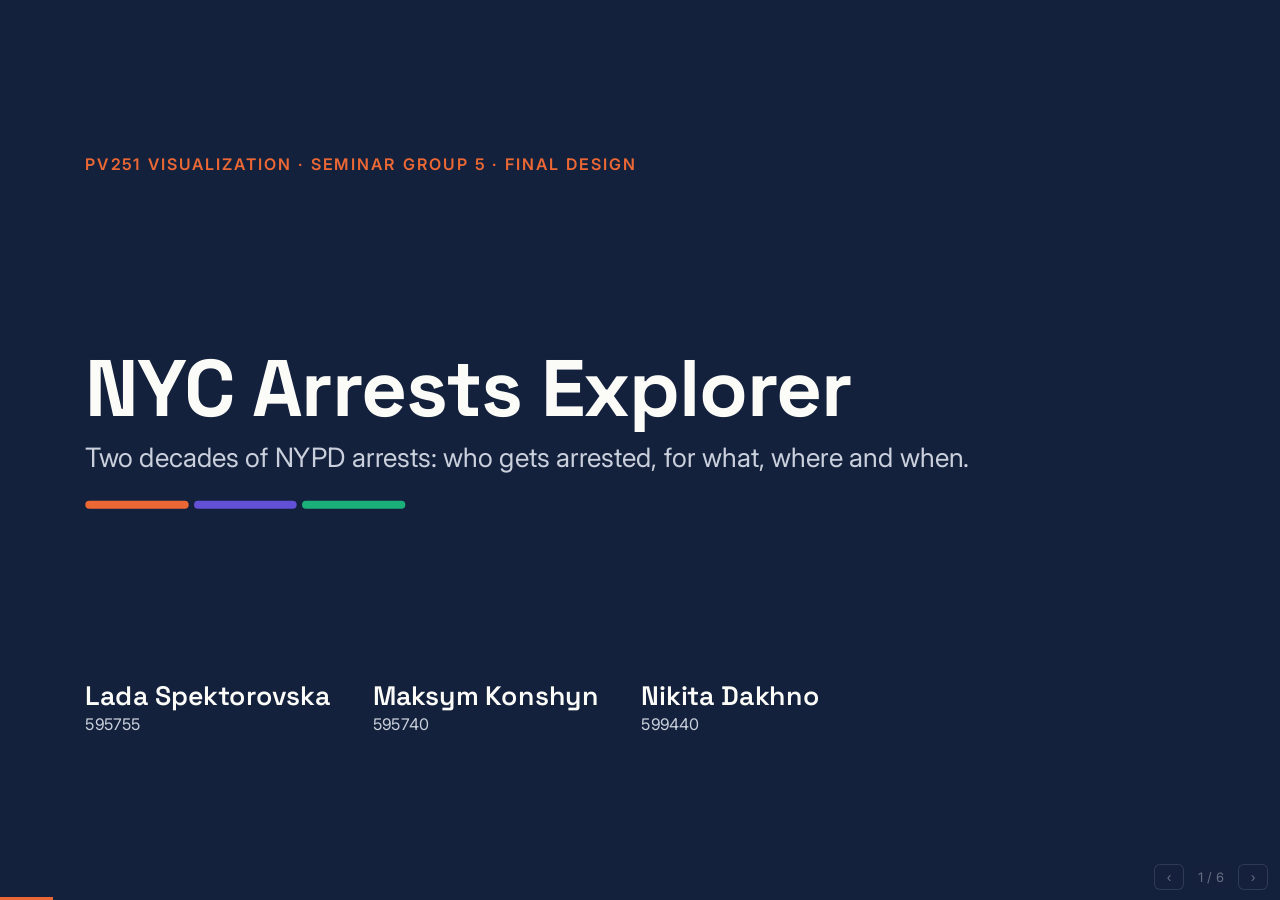
==== deck/index.html @ 32f30809 "Add step-animated presentation deck Co-Authored-By: Claude Fable 5.2 <noreply@anthropic.com>" ====
<!doctype html>
<html lang="en">
<head>
<meta charset="utf-8">
<meta name="viewport" content="width=device-width, initial-scale=1">
<title>NYC Arrests Explorer — PV251 final design</title>
<link rel="preconnect" href="https://fonts.googleapis.com">
<link rel="preconnect" href="https://fonts.gstatic.com" crossorigin>
<link rel="stylesheet" href="https://fonts.googleapis.com/css2?family=Inter:wght@400;600&family=Space+Grotesk:wght@500;600;700&display=swap">
<style>
:root { --ink:#14213D; --paper:#FBFBF8; --tone:#F0EEE7; --soft:#4A5568; --dsoft:#C9CFDB; --line:#D8D4C8;
  --orange:#eb6834; --violet:#6250d6; --aqua:#1baf7a; --s:1; --ease:cubic-bezier(.2,.7,.2,1); }
* { box-sizing: border-box; margin: 0; }
html, body { height: 100%; overflow: hidden; background: var(--ink); }
body { font-family: 'Inter', Arial, sans-serif; color: var(--ink); }
#stage { position: absolute; left: 50%; top: 50%; width: 1920px; height: 1080px; overflow: hidden;
  transform: translate(-50%, -50%) scale(var(--s)); background: var(--paper); }

/* slides: stacked, only .cur visible */
section { position: absolute; inset: 0; background: var(--paper); font-size: 30px; line-height: 1.35;
  padding: 96px 128px 112px; display: flex; flex-direction: column; gap: 40px;
  opacity: 0; visibility: hidden; transition: opacity .45s var(--ease), visibility 0s .45s; }
section.cur { opacity: 1; visibility: visible; transition: opacity .45s var(--ease); }
section.dark { background: var(--ink); color: var(--paper); }
aside { display: none; }

/* step reveal */
[data-step] { transition: opacity .4s var(--ease), transform .4s var(--ease); }
[data-step]:not(.on) { opacity: 0; transform: translateY(16px); pointer-events: none; }

h1, h2, h3 { font-family: 'Space Grotesk', Arial, sans-serif; line-height: 1.1; }
h1 { font-size: 120px; font-weight: 700; letter-spacing: -2px; }
h2 { font-size: 64px; font-weight: 700; letter-spacing: -1px; }
h3 { font-size: 40px; font-weight: 600; }
.head { display: flex; flex-direction: column; gap: 12px; }
.eyebrow { font-size: 24px; font-weight: 600; letter-spacing: 3px; text-transform: uppercase; color: var(--violet); }
.dark .eyebrow { color: var(--orange); }
.lead { font-size: 40px; line-height: 1.25; color: var(--soft); }
.dark .lead { color: var(--dsoft); }
.small { font-size: 24px; color: var(--soft); }
.dark .small { color: var(--dsoft); }
.spacer { flex: 1; }
a { color: inherit; }

/* cover */
.sevbar { display: flex; gap: 8px; width: 480px; }
.sevbar i { height: 12px; border-radius: 6px; flex: 1; }
.names { display: flex; gap: 64px; }
.who { font-family: 'Space Grotesk', Arial, sans-serif; font-size: 40px; font-weight: 600; }
.uco { font-size: 24px; color: var(--dsoft); }

/* topic */
.stats { display: grid; grid-template-columns: 440px 1fr 1fr 580px; gap: 24px; }
.stat { background: var(--tone); border-radius: 16px; padding: 28px 32px; display: flex; flex-direction: column; gap: 8px; }
.num { font-family: 'Space Grotesk', Arial, sans-serif; font-size: 64px; font-weight: 700; line-height: 1; }
.cap { font-size: 24px; color: var(--soft); }
.qs { display: grid; grid-template-columns: repeat(4, 1fr); gap: 24px; }
.q { border-top: 6px solid var(--orange); padding-top: 20px; display: flex; flex-direction: column; gap: 8px; }
.qk { font-family: 'Space Grotesk', Arial, sans-serif; font-size: 40px; font-weight: 700; }
.qt { font-size: 30px; color: var(--soft); }
.cav { display: flex; flex-direction: column; gap: 16px; }
.caveat { font-size: 30px; font-weight: 600; border-left: 6px solid var(--violet); padding-left: 24px; }
.caveat2 { font-size: 24px; color: var(--soft); border-left: 6px solid var(--violet); padding-left: 24px; }

/* sheet camera */
section.split { padding: 0; flex-direction: row; gap: 0; }
.cam { position: relative; width: 1000px; height: 1080px; flex: none; overflow: hidden; background: var(--tone); }
.cam-in { position: absolute; left: 0; top: 0; width: 955px; height: 1280px; transform-origin: 0 0;
  transition: transform .55s var(--ease); --cs: 1; }
.cam-in img { display: block; width: 955px; height: 1280px; }
.hl { position: absolute; border: calc(5px / var(--cs)) solid var(--orange); border-radius: calc(8px / var(--cs));
  box-shadow: 0 0 0 4000px rgba(20,33,61,.4); opacity: 0;
  transition: opacity .4s var(--ease), left .55s var(--ease), top .55s var(--ease), width .55s var(--ease), height .55s var(--ease); }
.hl.on { opacity: 1; }
.split-body { flex: 1; min-width: 0; padding: 96px 96px 112px 80px; display: flex; flex-direction: column; gap: 40px; }
.pstack { flex: 1; display: grid; }
.pstack > * { grid-area: 1 / 1; display: flex; flex-direction: column; gap: 28px; }
.grid4 { display: grid; grid-template-columns: 1fr 1fr; gap: 16px; }
.cell { background: var(--tone); border-radius: 12px; padding: 24px 32px; display: flex; flex-direction: column; gap: 4px; }
.letter { font-family: 'Space Grotesk', Arial, sans-serif; font-size: 64px; font-weight: 700; line-height: 1; color: var(--orange); }
.cell-t { font-family: 'Space Grotesk', Arial, sans-serif; font-size: 40px; font-weight: 600; }
.cell-s { font-size: 24px; color: var(--soft); }
.vhead { display: flex; align-items: baseline; gap: 28px; }
.vhead .letter { font-size: 120px; }
.vq { font-size: 30px; color: var(--soft); }
.vq b { font-family: 'Space Grotesk', Arial, sans-serif; color: var(--ink); }
.dcard { background: var(--tone); border-radius: 16px; padding: 28px 36px; display: flex; flex-direction: column; gap: 20px; }
.dline { font-size: 30px; line-height: 1.35; color: var(--soft); }
.tag { display: block; font-size: 24px; font-weight: 600; letter-spacing: 2px; text-transform: uppercase; color: var(--violet); }
.colours { display: flex; flex-wrap: wrap; align-items: center; gap: 16px 32px; }
.clabel { width: 100%; font-size: 26px; font-weight: 600; }
.sw { display: flex; align-items: center; gap: 12px; font-size: 26px; }
.chip { width: 28px; height: 28px; border-radius: 6px; }
.ramp { width: 140px; height: 28px; border-radius: 6px; background: linear-gradient(90deg, #E3ECF8, #1F4E9C); }

/* items (orange left border) */
.item { border-left: 5px solid var(--orange); padding-left: 20px; display: flex; flex-direction: column; gap: 2px; }
.it { font-size: 30px; font-weight: 600; }
.id { font-size: 24px; color: var(--soft); }
.ops { display: flex; flex-direction: column; gap: 28px; }

/* interactivity */
.irow { display: flex; gap: 48px; align-items: flex-start; }
.shot-panel { width: 1152px; flex: none; background: var(--tone); border-radius: 16px; padding: 24px; display: flex; flex-direction: column; gap: 16px; }
.shot { position: relative; width: 1104px; height: 621px; }
.shot img { display: block; width: 100%; height: 100%; border: 2px solid var(--line); }
.ring { position: absolute; left: calc(var(--x) / 1920 * 100%); top: calc(var(--y) / 1080 * 100%);
  width: calc(var(--w) / 1920 * 100%); height: calc(var(--h) / 1080 * 100%);
  border: 4px solid var(--orange); border-radius: 10px; box-shadow: 0 0 0 3px rgba(255,255,255,.85), 0 0 0 4000px rgba(20,33,61,.18); }
.ring + .ring { box-shadow: 0 0 0 3px rgba(255,255,255,.85); }
.ilist { flex: 1; display: flex; flex-direction: column; gap: 16px; }
.ilist .item { transition: opacity .4s var(--ease), transform .4s var(--ease), background .3s; border-radius: 0 10px 10px 0; padding: 8px 16px 8px 20px; }
.ilist .item.on:not(.act) { opacity: .45; }
.ilist .item.act { background: var(--tone); }

/* demo */
section.demo { padding: 0; gap: 0; }
.dbar { height: 88px; flex: none; display: flex; align-items: center; justify-content: space-between; padding: 0 48px; background: var(--ink); color: var(--paper); }
.dbar h3 { font-size: 36px; }
.dbar a { font-size: 26px; color: var(--dsoft); }
.dframe { position: relative; flex: 1; }
.dframe img, .dframe iframe { position: absolute; inset: 0; width: 100%; height: 100%; border: 0; }
.dframe img { object-fit: cover; object-position: top; }

/* closing */
.url { font-family: 'Space Grotesk', Arial, sans-serif; font-size: 60px; font-weight: 600; }
.fq { display: grid; grid-template-columns: repeat(3, 1fr); gap: 24px; }
.fcard { background: #1F2E52; border-radius: 16px; padding: 28px 32px; border-top: 6px solid var(--orange); font-size: 30px; }

/* chrome outside the stage */
#ui { position: fixed; right: 12px; bottom: 10px; display: flex; align-items: center; gap: 6px; opacity: .35; transition: opacity .2s; font: 13px Inter, Arial, sans-serif; color: #fff; }
#ui:hover { opacity: 1; }
#ui button { background: var(--ink); color: #fff; border: 1px solid #fff5; border-radius: 6px; width: 30px; height: 26px; cursor: pointer; font-size: 14px; }
#ui span { background: var(--ink); padding: 3px 8px; border-radius: 6px; }
#bar { position: fixed; left: 0; bottom: 0; height: 3px; background: var(--orange); transition: width .3s var(--ease); }
#notes { position: fixed; left: 0; right: 0; bottom: 0; max-height: 40vh; overflow: auto; padding: 16px 24px 28px;
  background: rgba(20,33,61,.95); color: var(--paper); font: 18px/1.5 Inter, Arial, sans-serif; display: none; }
body.notes #notes { display: block; }
body.notes #ui { bottom: calc(10px + var(--nh, 0px)); }

@media (prefers-reduced-motion: reduce) { *, *::before, *::after { transition: none !important; animation: none !important; } [data-step]:not(.on) { transform: none; } }
</style>
</head>
<body>
<div id="stage">

<!-- 1 · cover -->
<section class="dark" data-steps="0">
  <p class="eyebrow">PV251 Visualization · Seminar group 5 · Final design</p>
  <div class="spacer"></div>
  <div class="head">
    <h1>NYC Arrests Explorer</h1>
    <p class="lead">Two decades of NYPD arrests: who gets arrested, for what, where and when.</p>
  </div>
  <div class="sevbar"><i style="background:var(--orange)"></i><i style="background:var(--violet)"></i><i style="background:var(--aqua)"></i></div>
  <div class="spacer"></div>
  <div class="names">
    <div><p class="who">Lada Spektorovska</p><p class="uco">595755</p></div>
    <div><p class="who">Maksym Konshyn</p><p class="uco">595740</p></div>
    <div><p class="who">Nikita Dakhno</p><p class="uco">599440</p></div>
  </div>
  <aside>Hi, we’re Lada, Maksym and Nikita from seminar group five. Our project is the NYC Arrests Explorer: twenty years of NYPD arrest records — who gets arrested, for what, where and when. We’ll go through the data, our final design sheet, the design choices and interactions, and where the implementation stands.</aside>
</section>

<!-- 2 · topic & data -->
<section data-steps="3">
  <div class="head"><p class="eyebrow">01 · Topic &amp; data</p><h2>Two decades of NYPD arrests</h2></div>
  <div class="stats" data-step="1">
    <div class="stat"><p class="num">6,264,978</p><p class="cap">arrests, 2006–2025</p></div>
    <div class="stat"><p class="num">78</p><p class="cap">precincts</p></div>
    <div class="stat"><p class="num">77</p><p class="cap">offense categories</p></div>
    <div class="stat"><p class="num">422k → 140k</p><p class="cap">arrests per year, 2010 → 2020</p></div>
  </div>
  <div class="qs" data-step="2">
    <div class="q"><p class="qk">Who</p><p class="qt">Sex, race and age vs. charge severity</p></div>
    <div class="q"><p class="qk">What</p><p class="qt">Most common offenses per precinct and year</p></div>
    <div class="q"><p class="qk">Where</p><p class="qt">Precincts with unusually many arrests</p></div>
    <div class="q"><p class="qk">When</p><p class="qt">Long-term trend and seasonality</p></div>
  </div>
  <div class="spacer"></div>
  <div class="cav" data-step="3">
    <p class="caveat">Arrests are a record of police activity, not of crimes committed.</p>
    <p class="caveat2">2025: sex and age are missing for ~53% of records, so demographic views default to 2024.</p>
  </div>
  <p class="small">Source: NYPD Arrests Data (Historic), NYC Open Data</p>
  <aside>Our data is the NYPD Arrests Data, historic, from NYC Open Data: about 6.3 million arrests from 2006 to 2025, across 78 precincts and 77 offense categories. Arrests fell a lot over that time, from about 422 thousand a year in 2010 to about 140 thousand in 2020. The tool answers four questions: who gets arrested, by sex, race and age against charge severity; what the most common offenses are per precinct and year; where there are unusually many arrests; and when, meaning the trend and seasonality. One caveat we keep in the tool too: arrests record police activity, not crimes committed. And one data issue: in 2025 sex and age are missing for about 53 percent of records, so the demographic views default to 2024.</aside>
</section>

<!-- 3 · design sheet walk-through (camera) -->
<section class="split" data-steps="6" id="sheet">
  <div class="cam"><div class="cam-in"><img src="img/sheet.jpg" alt="Hand-drawn Design Sheet 5: a 2×2 dashboard with a precinct map, a precinct detail panel, waffle charts and a calendar heatmap, plus focus, operations and detail notes"><div class="hl"></div></div></div>
  <div class="split-body">
    <div class="head"><p class="eyebrow">02 · Final design sheet</p><h2>Design Sheet 5</h2></div>
    <div class="pstack">
      <div data-step="0" data-until="0">
        <p class="lead">Our combined design: one 2×2 dashboard, one view per question.</p>
        <div class="grid4">
          <div class="cell"><p class="letter">A</p><p class="cell-t">Map</p><p class="cell-s">Where</p></div>
          <div class="cell"><p class="letter">B</p><p class="cell-t">Precinct detail</p><p class="cell-s">What</p></div>
          <div class="cell"><p class="letter">C</p><p class="cell-t">Waffles</p><p class="cell-s">Who</p></div>
          <div class="cell"><p class="letter">D</p><p class="cell-t">Calendar</p><p class="cell-s">When</p></div>
        </div>
      </div>
      <div data-step="1" data-until="1">
        <div class="vhead"><p class="letter">A</p><h2>Map</h2></div>
        <p class="vq"><b>Where</b> — precincts with unusually many arrests</p>
        <div class="dcard">
          <p class="dline"><span class="tag">Encoding</span>Precinct choropleth, switchable to density heat or donut clusters</p>
          <p class="dline"><span class="tag">Why</span>Count or per 10k residents, so big precincts don’t dominate</p>
        </div>
      </div>
      <div data-step="2" data-until="2">
        <div class="vhead"><p class="letter">B</p><h2>Precinct detail</h2></div>
        <p class="vq"><b>What</b> — most common offenses per precinct and year</p>
        <div class="dcard">
          <p class="dline"><span class="tag">Encoding</span>Top offenses as sorted bars, a trend line over the years, a severity-mix bar</p>
          <p class="dline"><span class="tag">Why</span>Ranking, trend and mix of one precinct side by side</p>
        </div>
      </div>
      <div data-step="3" data-until="3">
        <div class="vhead"><p class="letter">C</p><h2>Waffles</h2></div>
        <p class="vq"><b>Who</b> — sex, race and age vs. charge severity</p>
        <div class="dcard">
          <p class="dline"><span class="tag">Encoding</span>10×10 isotype waffles per severity, 1 figure = 1%</p>
          <p class="dline"><span class="tag">Why</span>Shares are countable and comparable across severities</p>
        </div>
      </div>
      <div data-step="4" data-until="4">
        <div class="vhead"><p class="letter">D</p><h2>Calendar</h2></div>
        <p class="vq"><b>When</b> — long-term trend and seasonality</p>
        <div class="dcard">
          <p class="dline"><span class="tag">Encoding</span>Weekday × month calendar heatmap, absolute or % deviation</p>
          <p class="dline"><span class="tag">Why</span>Separates the overall level from seasonality</p>
        </div>
      </div>
      <div data-step="5" data-until="5">
        <h3>Operations</h3>
        <div class="ops">
          <div class="item"><p class="it">Linked filtering</p><p class="id">Click a precinct in A — B, C and D follow</p></div>
          <div class="item"><p class="it">Layer switching</p><p class="id">Choropleth · density heat · donut clusters</p></div>
          <div class="item"><p class="it">Count / per 10k</p><p class="id">Normalise by population</p></div>
          <div class="item"><p class="it">Abs / %</p><p class="id">Calendar in raw counts or row-normalised shares</p></div>
        </div>
      </div>
      <div data-step="6">
        <p class="lead">One 2×2 dashboard, one view per question.</p>
        <div class="grid4">
          <div class="cell"><p class="letter">A</p><p class="cell-t">Map</p><p class="cell-s">Where</p></div>
          <div class="cell"><p class="letter">B</p><p class="cell-t">Precinct detail</p><p class="cell-s">What</p></div>
          <div class="cell"><p class="letter">C</p><p class="cell-t">Waffles</p><p class="cell-s">Who</p></div>
          <div class="cell"><p class="letter">D</p><p class="cell-t">Calendar</p><p class="cell-s">When</p></div>
        </div>
        <div class="colours">
          <p class="clabel">Severity colours stay fixed:</p>
          <div class="sw"><div class="chip" style="background:var(--orange)"></div>Felony</div>
          <div class="sw"><div class="chip" style="background:var(--violet)"></div>Misdemeanor</div>
          <div class="sw"><div class="chip" style="background:var(--aqua)"></div>Violation</div>
          <div class="sw"><div class="ramp"></div>Magnitude: one hue</div>
        </div>
      </div>
    </div>
  </div>
  <aside>This is our final design, Design Sheet 5: one dashboard on a 2 by 2 grid. [→] View A, the precinct map — the where: a choropleth, switchable to a heat map or donut clusters, in raw counts or per ten thousand residents so big precincts don’t dominate. [→] View B, the precinct detail panel — what gets charged: top offenses as sorted bars, the trend as a line, the severity mix as one bar. [→] View C, waffles for who is arrested: ten by ten, one figure per percent, so shares can be counted and compared. [→] View D, the calendar heatmap for when: weekday by month, absolute or percent. [→] The operations: clicking a precinct filters the other views, layer switching, count versus per 10k, absolute versus percent. [→] And severity keeps the same three colours in every view; magnitude is always a single-hue ramp.</aside>
</section>

<!-- 4 · interactivity -->
<section data-steps="6" style="padding:72px 72px 0; gap:36px">
  <div class="head"><p class="eyebrow">03 · Interactivity</p><h2>Linked views, driven by clicks</h2></div>
  <div class="irow">
    <div class="shot-panel">
      <div class="shot">
        <img src="img/precinct75.png" alt="The live dashboard with Precinct 75, Brooklyn, selected for 2010 and Dangerous Drugs (Misdemeanor): the map outlines the precinct and the offense bars, waffles and calendar all show that precinct">
        <div class="ring" data-step="1" data-until="1" style="--x:446;--y:12;--w:366;--h:40"></div>
        <div class="ring" data-step="2" data-until="2" style="--x:874;--y:13;--w:272;--h:38"></div>
        <div class="ring" data-step="3" data-until="3" style="--x:516;--y:330;--w:82;--h:90"></div>
        <div class="ring" data-step="4" data-until="4" style="--x:332;--y:618;--w:306;--h:308"></div>
        <div class="ring" data-step="4" data-until="4" style="--x:994;--y:622;--w:46;--h:304"></div>
        <div class="ring" data-step="5" data-until="5" style="--x:600;--y:85;--w:346;--h:34"></div>
        <div class="ring" data-step="5" data-until="5" style="--x:1650;--y:558;--w:90;--h:34"></div>
      </div>
      <p class="small">Precinct 75 selected: the offense bars, waffles and calendar all follow.</p>
    </div>
    <div class="ilist">
      <div class="item" data-step="1" data-active="1"><p class="it">Year slider + play</p><p class="id">Step or animate through 2006–2025</p></div>
      <div class="item" data-step="2" data-active="2"><p class="it">Offense filter</p><p class="id">Narrow every view to one category</p></div>
      <div class="item" data-step="3" data-active="3"><p class="it">Click a precinct</p><p class="id">All views follow that precinct</p></div>
      <div class="item" data-step="4" data-active="4"><p class="it">Click a cohort or weekday</p><p class="id">Cross-filters the other views</p></div>
      <div class="item" data-step="5" data-active="5"><p class="it">Toggles</p><p class="id">Map layer · count / per 10k · abs / %</p></div>
      <div class="item" data-step="6" data-active="6"><p class="it">Tooltips everywhere</p><p class="id">Exact values on every mark</p></div>
    </div>
  </div>
  <aside>All four views are linked. [→] A year slider with a play button steps through 2006 to 2025, [→] and an offense filter narrows everything to one category. [→] Clicking a precinct on the map makes every other view follow it — here precinct 75 in Brooklyn. [→] Clicking a cohort in the waffles, or a weekday in the calendar, cross-filters the other views. [→] Toggles switch the map layer, count versus per ten thousand, and absolute versus percent in the calendar. [→] And there are tooltips on every mark for exact numbers.</aside>
</section>

<!-- 5 · live demo -->
<section class="demo" data-steps="0" id="demo">
  <div class="dbar"><h3>We have a working version</h3><a href="https://mavakon.github.io/nypd-arrests-explorer/" target="_blank" rel="noopener">mavakon.github.io/nypd-arrests-explorer</a></div>
  <div class="dframe"><img src="img/overview.png" alt="The full live dashboard: map, offense bars and trend, waffle charts and calendar heatmap"><iframe title="NYC Arrests Explorer, live"></iframe></div>
  <aside>The unusual part: we already have a working version. All four views from the design sheet and the interactions between them are implemented, and it is online. Demo, 30 seconds: pick a precinct, then click a cohort in the waffles, and show how the other views follow. Click inside the app to use it; PageDown / PageUp still move the slides. If asked how: a static site built with D3 and Leaflet; the report and the video are what remain.</aside>
</section>

<!-- 6 · closing -->
<section class="dark" data-steps="3">
  <div class="head"><p class="eyebrow">Try it live</p><p class="url"><a href="https://mavakon.github.io/nypd-arrests-explorer/" target="_blank" rel="noopener">mavakon.github.io/nypd-arrests-explorer</a></p></div>
  <div class="spacer"></div>
  <h2>Feedback welcome</h2>
  <div class="fq">
    <div class="fcard" data-step="1">Is the cross-filtering discoverable?</div>
    <div class="fcard" data-step="2">Are the waffles readable for small groups?</div>
    <div class="fcard" data-step="3">Anything confusing in the calendar’s % mode?</div>
  </div>
  <div class="spacer"></div>
  <p class="small">Lada Spektorovska · Maksym Konshyn · Nikita Dakhno — PV251, seminar group 5</p>
  <aside>The site is at mavakon.github.io/nypd-arrests-explorer, so you can try it yourselves. We’d really like your feedback, especially on three things: [→] is the cross-filtering discoverable without being told? [→] Are the waffles still readable when a group is small? [→] And is anything confusing about the calendar’s percent mode? Thank you.</aside>
</section>

</div>
<div id="bar"></div>
<div id="ui"><button id="prev" aria-label="Previous">‹</button><span id="count"></span><button id="next" aria-label="Next">›</button></div>
<div id="notes"></div>

<script>
const secs = [...document.querySelectorAll('section')];
const steps = secs.map(s => +s.dataset.steps);
const total = steps.reduce((a, n) => a + n + 1, 0);
// sheet camera stops [x, y, w, h] in sheet.jpg pixels (955×1280); null = whole sheet
const CAM = [null, [35,175,435,275], [465,212,485,205], [30,448,445,210], [470,418,480,245], [615,658,340,330,745], null]; // 5th value: camera centre-y override (keeps '4. DETAIL' out of frame)
let cur = 0, step = 0;

function camera(r) {
  const view = document.querySelector('.cam'), inner = view.firstElementChild, hl = inner.querySelector('.hl');
  const [x, y, w, h, cy = y + h / 2] = r || [0, 0, 955, 1280];
  const s = Math.min(Math.min(view.clientWidth / w, view.clientHeight / h) * (r ? 0.86 : 0.94), 2.3);
  inner.style.transform = `translate(${view.clientWidth / 2 - (x + w / 2) * s}px,${view.clientHeight / 2 - cy * s}px) scale(${s})`;
  inner.style.setProperty('--cs', s);
  hl.classList.toggle('on', !!r);
  if (r) Object.assign(hl.style, { left: x + 'px', top: y + 'px', width: w + 'px', height: h + 'px' });
}

function demo(on) {
  const f = document.querySelector('#demo iframe');
  if (on && !f.getAttribute('src')) {
    f.onload = () => { try { f.contentWindow.addEventListener('keydown', e => {
      if (e.key === 'PageDown' || e.key === 'PageUp') { e.preventDefault(); go(e.key === 'PageDown' ? 1 : -1); } }); } catch (_) {} };
    f.src = '../index.html';
  } else if (!on && f.getAttribute('src')) { const g = f.cloneNode(); g.removeAttribute('src'); f.replaceWith(g); } // drop the running app
}

function apply() {
  secs.forEach((s, i) => s.classList.toggle('cur', i === cur));
  const s = secs[cur];
  s.querySelectorAll('[data-step]').forEach(e => e.classList.toggle('on',
    step >= +e.dataset.step && (e.dataset.until == null || step <= +e.dataset.until)));
  s.querySelectorAll('[data-active]').forEach(e => e.classList.toggle('act', step === +e.dataset.active));
  if (s.id === 'sheet') camera(CAM[step]);
  demo(s.id === 'demo');
  history.replaceState(null, '', `#${cur + 1}.${step}`);
  const done = steps.slice(0, cur).reduce((a, n) => a + n + 1, 0) + step + 1;
  document.getElementById('bar').style.width = (done / total * 100) + '%';
  document.getElementById('count').textContent = `${cur + 1} / ${secs.length}`;
  document.getElementById('notes').textContent = s.querySelector('aside')?.textContent || '';
}

function go(d) {
  if (d > 0) { if (step < steps[cur]) step++; else if (cur < secs.length - 1) { cur++; step = 0; } }
  else { if (step > 0) step--; else if (cur > 0) { cur--; step = steps[cur]; } }
  apply();
}
function jump(c, st) { cur = Math.max(0, Math.min(secs.length - 1, c)); step = Math.max(0, Math.min(steps[cur], st)); apply(); }

document.addEventListener('keydown', e => {
  if (e.metaKey || e.ctrlKey || e.altKey) return;
  const k = e.key;
  if (['ArrowRight', 'PageDown', ' ', 'Enter'].includes(k)) go(1);
  else if (['ArrowLeft', 'PageUp', 'Backspace'].includes(k)) go(-1);
  else if (k === 'Home') jump(0, 0);
  else if (k === 'End') jump(secs.length - 1, steps[secs.length - 1]);
  else if (k === 'f' || k === 'F') document.fullscreenElement ? document.exitFullscreen() : document.documentElement.requestFullscreen();
  else if (k === 'n' || k === 'N') { document.body.classList.toggle('notes'); document.body.style.setProperty('--nh', document.getElementById('notes').offsetHeight + 'px'); }
  else return;
  e.preventDefault();
});
for (const [id, d] of [['prev', -1], ['next', 1]]) {
  const b = document.getElementById(id);
  b.addEventListener('mousedown', e => e.preventDefault()); // never take focus, so Space can't double-fire
  b.addEventListener('click', () => go(d));
}
const fit = () => document.documentElement.style.setProperty('--s', Math.min(innerWidth / 1920, innerHeight / 1080));
addEventListener('resize', fit); fit();
const restore = () => { const [hs, ht] = location.hash.slice(1).split('.').map(Number); jump((hs || 1) - 1, ht || 0); };
addEventListener('hashchange', restore); restore();
</script>
</body>
</html>
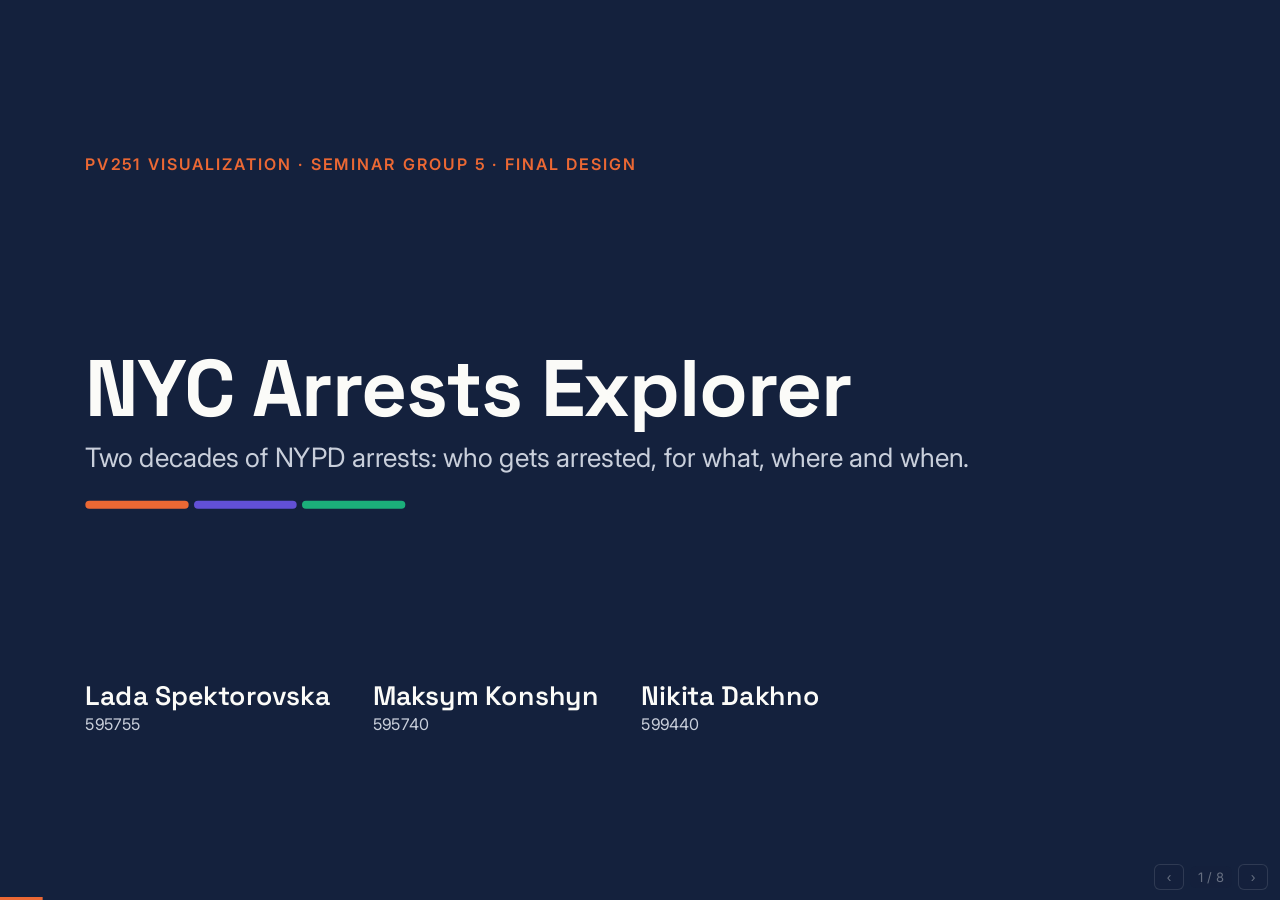
==== commit 245ba0bd: "Rework deck: sketch-to-built bridge, acted-out interactions, build slide Co-Authored-By: Claude Fabl" ====
--- a/deck/index.html
+++ b/deck/index.html
@@ -8,8 +8,31 @@
 <link rel="preconnect" href="https://fonts.gstatic.com" crossorigin>
 <link rel="stylesheet" href="https://fonts.googleapis.com/css2?family=Inter:wght@400;600&family=Space+Grotesk:wght@500;600;700&display=swap">
 <style>
-:root { --ink:#14213D; --paper:#FBFBF8; --tone:#F0EEE7; --soft:#4A5568; --dsoft:#C9CFDB; --line:#D8D4C8;
-  --orange:#eb6834; --violet:#6250d6; --aqua:#1baf7a; --s:1; --ease:cubic-bezier(.2,.7,.2,1); }
+:root {
+  --ink:#14213D; --paper:#FBFBF8; --tone:#F0EEE7; --soft:#4A5568; --dsoft:#C9CFDB; --line:#D8D4C8;
+  --orange:#eb6834; --violet:#6250d6; --aqua:#1baf7a; --s:1;
+  /* motion tokens: every transition/animation below uses these */
+  --ease-out: cubic-bezier(0.32, 0.72, 0, 1);     /* appearing */
+  --ease-in: cubic-bezier(0.55, 0, 1, 0.45);      /* leaving */
+  --ease-in-out: cubic-bezier(0.77, 0, 0.175, 1); /* moving on screen: camera, cursor */
+  --d-press: 150ms;   /* press feedback, hover */
+  --d-in: 300ms;      /* things appearing */
+  --d-exit: 220ms;    /* things leaving (~25% shorter) */
+  --d-move: 450ms;    /* camera, cursor travel */
+  --d-xfade: 400ms;   /* screenshot / sketch cross-fade */
+  --d-pulse: 500ms;   /* outline pulse on changed views */
+  --stag: 40ms;       /* stagger between identical siblings */
+  --stag-piece: 90ms; /* stagger between distinct pieces */
+  --chain: 300ms;     /* gap between chained pieces on the build slide */
+  /* interaction storyboard (forward step):
+       0ms            cursor travels to the control         (--d-move, ease-in-out)
+       --t-press      cursor dips to 0.96 + ripple ring     (--d-press / --d-xfade)
+       --t-swap       screenshot cross-fades to new state   (--d-xfade, ease-out)
+       --t-pulse      outline pulses on views that changed  (--d-pulse) */
+  --t-press: var(--d-move);
+  --t-swap: calc(var(--d-move) + var(--d-press));
+  --t-pulse: calc(var(--t-swap) + var(--d-xfade));
+}
 * { box-sizing: border-box; margin: 0; }
 html, body { height: 100%; overflow: hidden; background: var(--ink); }
 body { font-family: 'Inter', Arial, sans-serif; color: var(--ink); }
@@ -19,14 +42,16 @@
 /* slides: stacked, only .cur visible */
 section { position: absolute; inset: 0; background: var(--paper); font-size: 30px; line-height: 1.35;
   padding: 96px 128px 112px; display: flex; flex-direction: column; gap: 40px;
-  opacity: 0; visibility: hidden; transition: opacity .45s var(--ease), visibility 0s .45s; }
-section.cur { opacity: 1; visibility: visible; transition: opacity .45s var(--ease); }
+  opacity: 0; visibility: hidden; transition: opacity var(--d-exit) var(--ease-in), visibility 0s var(--d-exit); }
+section.cur { opacity: 1; visibility: visible; transition: opacity var(--d-in) var(--ease-out); }
 section.dark { background: var(--ink); color: var(--paper); }
 aside { display: none; }
 
-/* step reveal */
-[data-step] { transition: opacity .4s var(--ease), transform .4s var(--ease); }
-[data-step]:not(.on) { opacity: 0; transform: translateY(16px); pointer-events: none; }
+/* step reveal: enter ease-out (optionally after --delay), leave shorter + ease-in, no delay */
+[data-step] { transition: opacity var(--d-in) var(--ease-out) var(--delay, 0ms), transform var(--d-in) var(--ease-out) var(--delay, 0ms); }
+[data-step]:not(.on) { opacity: 0; transform: translateY(12px); pointer-events: none;
+  transition-duration: var(--d-exit); transition-timing-function: var(--ease-in); transition-delay: 0ms; }
+[data-step].fade:not(.on) { transform: none; } /* replacements: opacity only */
 
 h1, h2, h3 { font-family: 'Space Grotesk', Arial, sans-serif; line-height: 1.1; }
 h1 { font-size: 120px; font-weight: 700; letter-spacing: -2px; }
@@ -40,6 +65,8 @@
 .small { font-size: 24px; color: var(--soft); }
 .dark .small { color: var(--dsoft); }
 .spacer { flex: 1; }
+.stack { display: grid; }
+.stack > * { grid-area: 1 / 1; }
 a { color: inherit; }
 
 /* cover */
@@ -66,15 +93,13 @@
 section.split { padding: 0; flex-direction: row; gap: 0; }
 .cam { position: relative; width: 1000px; height: 1080px; flex: none; overflow: hidden; background: var(--tone); }
 .cam-in { position: absolute; left: 0; top: 0; width: 955px; height: 1280px; transform-origin: 0 0;
-  transition: transform .55s var(--ease); --cs: 1; }
+  transition: transform var(--d-move) var(--ease-in-out); --cs: 1; }
 .cam-in img { display: block; width: 955px; height: 1280px; }
 .hl { position: absolute; border: calc(5px / var(--cs)) solid var(--orange); border-radius: calc(8px / var(--cs));
-  box-shadow: 0 0 0 4000px rgba(20,33,61,.4); opacity: 0;
-  transition: opacity .4s var(--ease), left .55s var(--ease), top .55s var(--ease), width .55s var(--ease), height .55s var(--ease); }
-.hl.on { opacity: 1; }
+  box-shadow: 0 0 0 4000px rgba(20,33,61,.4); --delay: var(--d-move); } /* appears once the camera lands */
 .split-body { flex: 1; min-width: 0; padding: 96px 96px 112px 80px; display: flex; flex-direction: column; gap: 40px; }
-.pstack { flex: 1; display: grid; }
-.pstack > * { grid-area: 1 / 1; display: flex; flex-direction: column; gap: 28px; }
+.pstack { flex: 1; }
+.pstack > * { display: flex; flex-direction: column; gap: 28px; }
 .grid4 { display: grid; grid-template-columns: 1fr 1fr; gap: 16px; }
 .cell { background: var(--tone); border-radius: 12px; padding: 24px 32px; display: flex; flex-direction: column; gap: 4px; }
 .letter { font-family: 'Space Grotesk', Arial, sans-serif; font-size: 64px; font-weight: 700; line-height: 1; color: var(--orange); }
@@ -99,19 +124,47 @@
 .id { font-size: 24px; color: var(--soft); }
 .ops { display: flex; flex-direction: column; gap: 28px; }
 
-/* interactivity */
-.irow { display: flex; gap: 48px; align-items: flex-start; }
-.shot-panel { width: 1152px; flex: none; background: var(--tone); border-radius: 16px; padding: 24px; display: flex; flex-direction: column; gap: 16px; }
-.shot { position: relative; width: 1104px; height: 621px; }
-.shot img { display: block; width: 100%; height: 100%; border: 2px solid var(--line); }
-.ring { position: absolute; left: calc(var(--x) / 1920 * 100%); top: calc(var(--y) / 1080 * 100%);
-  width: calc(var(--w) / 1920 * 100%); height: calc(var(--h) / 1080 * 100%);
-  border: 4px solid var(--orange); border-radius: 10px; box-shadow: 0 0 0 3px rgba(255,255,255,.85), 0 0 0 4000px rgba(20,33,61,.18); }
-.ring + .ring { box-shadow: 0 0 0 3px rgba(255,255,255,.85); }
-.ilist { flex: 1; display: flex; flex-direction: column; gap: 16px; }
-.ilist .item { transition: opacity .4s var(--ease), transform .4s var(--ease), background .3s; border-radius: 0 10px 10px 0; padding: 8px 16px 8px 20px; }
-.ilist .item.on:not(.act) { opacity: .45; }
-.ilist .item.act { background: var(--tone); }
+/* bridge: sketch crop -> app panel, same 2x2 cell */
+section.bridge { padding: 72px 128px 64px; gap: 32px; }
+.b2x2 { display: grid; grid-template-columns: 713px 713px; grid-auto-rows: 350px; gap: 24px; align-self: center; }
+.bcell { position: relative; border-radius: 12px; overflow: hidden; background: var(--tone); border: 2px solid var(--line); }
+.crop { position: absolute; inset: 0; background-repeat: no-repeat; }
+.crop.app { transition-duration: var(--d-xfade); --delay: calc(var(--i) * var(--stag)); }
+.blabel { position: absolute; left: 12px; top: 12px; display: flex; align-items: baseline; gap: 10px;
+  background: var(--ink); color: var(--paper); border-radius: 10px; padding: 6px 16px 8px; }
+.blabel b { font-family: 'Space Grotesk', Arial, sans-serif; font-size: 36px; color: var(--orange); line-height: 1; }
+.blabel span { font-size: 24px; font-weight: 600; }
+
+/* interactivity, acted out on real captures */
+section.live { padding: 0; gap: 0; background: var(--tone); }
+.shotbox { position: relative; width: 1920px; height: 1080px; flex: none; transform-origin: 0 0;
+  transform: translateX(134px) scale(0.86); } /* 1651 x 929, centred */
+.shotbox img { position: absolute; inset: 0; width: 100%; height: 100%; display: block; }
+.frame { transition-duration: var(--d-xfade); }
+.fwd .frame { --delay: var(--t-swap); }
+.cursor { position: absolute; left: 0; top: 0; z-index: 3; pointer-events: none;
+  transform: translate(calc(var(--cx, 960) * 1px), calc(var(--cy, 545) * 1px));
+  transition: transform var(--d-move) var(--ease-in-out); }
+.cin { display: block; width: 40px; height: 56px; transform-origin: 2px 2px; filter: drop-shadow(0 2px 3px rgba(0,0,0,.35)); }
+.fwd:not([data-hover]) .cin { animation: press-a var(--d-press) var(--ease-out) var(--t-press) both; }
+.fwd[data-odd]:not([data-hover]) .cin { animation-name: press-b; } /* new name each step restarts the press */
+@keyframes press-a { 50% { transform: scale(0.96); } }
+@keyframes press-b { 50% { transform: scale(0.96); } }
+.fx { position: absolute; pointer-events: none; opacity: 0; transition: none; }
+.ripple { width: 56px; height: 56px; margin: -28px 0 0 -28px; border: 4px solid var(--orange); border-radius: 50%; }
+.fwd .ripple.on { animation: ripple var(--d-xfade) var(--ease-out) var(--t-press) both; }
+@keyframes ripple { from { opacity: .9; transform: scale(0.95); } to { opacity: 0; transform: scale(1.8); } }
+.pulse { border: 5px solid var(--orange); border-radius: 14px; }
+.fwd .pulse.on { animation: pulse var(--d-pulse) var(--ease-out) var(--t-pulse) both; }
+@keyframes pulse { 40% { opacity: 1; } }
+.capstrip { flex: 1; display: flex; align-items: center; justify-content: space-between; padding: 0 134px; margin-top: -151px; }
+.capstrip .stack { flex: 1; }
+.capt { display: flex; flex-direction: column; gap: 6px; }
+.capt p:last-child { font-size: 30px; color: var(--soft); }
+.capt b { font-family: 'Space Grotesk', Arial, sans-serif; font-size: 40px; font-weight: 600; color: var(--ink); margin-right: 16px; }
+.dots { display: flex; gap: 12px; }
+.dots b { width: 18px; height: 18px; border-radius: 50%; border: 2px solid var(--soft); position: relative; }
+.dots i { position: absolute; inset: 2px; border-radius: 50%; background: var(--orange); }
 
 /* demo */
 section.demo { padding: 0; gap: 0; }
@@ -122,23 +175,41 @@
 .dframe img, .dframe iframe { position: absolute; inset: 0; width: 100%; height: 100%; border: 0; }
 .dframe img { object-fit: cover; object-position: top; }
 
+/* build pipeline */
+.pipe { display: flex; align-items: stretch; }
+.node { width: 372px; flex: none; background: var(--tone); border-radius: 16px; padding: 28px 30px; display: flex; flex-direction: column; gap: 10px; }
+.node .tag { margin-bottom: 2px; font-size: 24px; color: var(--violet); }
+.node h3 { font-size: 36px; }
+.node code { font-family: 'Space Grotesk', Arial, sans-serif; font-size: 32px; font-weight: 600; }
+.node p { font-size: 28px; color: var(--soft); line-height: 1.4; }
+.arrow { flex: 1; align-self: center; height: 6px; background: var(--orange); position: relative; margin: 0 10px 0 6px; transform-origin: 0 50%; }
+.arrow::after { content: ""; position: absolute; right: -12px; top: -9px; border: 12px solid transparent; border-left: 14px solid var(--orange); border-right: 0; }
+.arrow[data-step]:not(.on) { transform: scaleX(0); } /* drawn in from the left */
+.notes2 { display: flex; flex-direction: column; gap: 20px; }
+.notes2 .item p { font-size: 26px; color: var(--soft); }
+.notes2 .item b { color: var(--ink); }
+
 /* closing */
 .url { font-family: 'Space Grotesk', Arial, sans-serif; font-size: 60px; font-weight: 600; }
 .fq { display: grid; grid-template-columns: repeat(3, 1fr); gap: 24px; }
 .fcard { background: #1F2E52; border-radius: 16px; padding: 28px 32px; border-top: 6px solid var(--orange); font-size: 30px; }
 
 /* chrome outside the stage */
-#ui { position: fixed; right: 12px; bottom: 10px; display: flex; align-items: center; gap: 6px; opacity: .35; transition: opacity .2s; font: 13px Inter, Arial, sans-serif; color: #fff; }
-#ui:hover { opacity: 1; }
+#ui { position: fixed; right: 12px; bottom: 10px; display: flex; align-items: center; gap: 6px; opacity: .35; transition: opacity var(--d-press) ease; font: 13px Inter, Arial, sans-serif; color: #fff; }
+@media (hover: hover) and (pointer: fine) { #ui:hover { opacity: 1; } }
 #ui button { background: var(--ink); color: #fff; border: 1px solid #fff5; border-radius: 6px; width: 30px; height: 26px; cursor: pointer; font-size: 14px; }
 #ui span { background: var(--ink); padding: 3px 8px; border-radius: 6px; }
-#bar { position: fixed; left: 0; bottom: 0; height: 3px; background: var(--orange); transition: width .3s var(--ease); }
+#bar { position: fixed; left: 0; bottom: 0; width: 100%; height: 3px; background: var(--orange); transform-origin: 0 50%; transform: scaleX(0); transition: transform var(--d-in) var(--ease-in-out); }
 #notes { position: fixed; left: 0; right: 0; bottom: 0; max-height: 40vh; overflow: auto; padding: 16px 24px 28px;
   background: rgba(20,33,61,.95); color: var(--paper); font: 18px/1.5 Inter, Arial, sans-serif; display: none; }
 body.notes #notes { display: block; }
 body.notes #ui { bottom: calc(10px + var(--nh, 0px)); }
 
-@media (prefers-reduced-motion: reduce) { *, *::before, *::after { transition: none !important; animation: none !important; } [data-step]:not(.on) { transform: none; } }
+@media (prefers-reduced-motion: reduce) {
+  *, *::before, *::after { transition: none !important; animation: none !important; }
+  [data-step]:not(.on) { transform: none; }
+  .arrow[data-step]:not(.on) { transform: scaleX(0); }
+}
 </style>
 </head>
 <body>
@@ -159,7 +230,7 @@
     <div><p class="who">Maksym Konshyn</p><p class="uco">595740</p></div>
     <div><p class="who">Nikita Dakhno</p><p class="uco">599440</p></div>
   </div>
-  <aside>Hi, we’re Lada, Maksym and Nikita from seminar group five. Our project is the NYC Arrests Explorer: twenty years of NYPD arrest records — who gets arrested, for what, where and when. We’ll go through the data, our final design sheet, the design choices and interactions, and where the implementation stands.</aside>
+  <aside>Hi, we’re Lada, Maksym and Nikita from seminar group five. Our project is the NYC Arrests Explorer: twenty years of NYPD arrest records — who gets arrested, for what, where and when.</aside>
 </section>
 
 <!-- 2 · topic & data -->
@@ -183,16 +254,16 @@
     <p class="caveat2">2025: sex and age are missing for ~53% of records, so demographic views default to 2024.</p>
   </div>
   <p class="small">Source: NYPD Arrests Data (Historic), NYC Open Data</p>
-  <aside>Our data is the NYPD Arrests Data, historic, from NYC Open Data: about 6.3 million arrests from 2006 to 2025, across 78 precincts and 77 offense categories. Arrests fell a lot over that time, from about 422 thousand a year in 2010 to about 140 thousand in 2020. The tool answers four questions: who gets arrested, by sex, race and age against charge severity; what the most common offenses are per precinct and year; where there are unusually many arrests; and when, meaning the trend and seasonality. One caveat we keep in the tool too: arrests record police activity, not crimes committed. And one data issue: in 2025 sex and age are missing for about 53 percent of records, so the demographic views default to 2024.</aside>
+  <aside>NYPD Arrests Data from NYC Open Data. [→] About 6.3 million arrests, 2006 to 2025, 78 precincts, 77 offense categories; arrests fell from about 422 thousand a year in 2010 to 140 thousand in 2020. [→] Four questions: who, what, where, when. [→] Two caveats: arrests record police activity, not crime; and 2025 lacks sex and age for about half the records, so demographic views default to 2024.</aside>
 </section>
 
 <!-- 3 · design sheet walk-through (camera) -->
 <section class="split" data-steps="6" id="sheet">
-  <div class="cam"><div class="cam-in"><img src="img/sheet.jpg" alt="Hand-drawn Design Sheet 5: a 2×2 dashboard with a precinct map, a precinct detail panel, waffle charts and a calendar heatmap, plus focus, operations and detail notes"><div class="hl"></div></div></div>
+  <div class="cam"><div class="cam-in"><img src="img/sheet.jpg" alt="Hand-drawn Design Sheet 5: a 2×2 dashboard with a precinct map, a precinct detail panel, waffle charts and a calendar heatmap, plus focus, operations and detail notes"></div></div>
   <div class="split-body">
     <div class="head"><p class="eyebrow">02 · Final design sheet</p><h2>Design Sheet 5</h2></div>
-    <div class="pstack">
-      <div data-step="0" data-until="0">
+    <div class="pstack stack">
+      <div class="fade" data-step="0" data-until="0">
         <p class="lead">Our combined design: one 2×2 dashboard, one view per question.</p>
         <div class="grid4">
           <div class="cell"><p class="letter">A</p><p class="cell-t">Map</p><p class="cell-s">Where</p></div>
@@ -201,7 +272,7 @@
           <div class="cell"><p class="letter">D</p><p class="cell-t">Calendar</p><p class="cell-s">When</p></div>
         </div>
       </div>
-      <div data-step="1" data-until="1">
+      <div class="fade" data-step="1" data-until="1">
         <div class="vhead"><p class="letter">A</p><h2>Map</h2></div>
         <p class="vq"><b>Where</b> — precincts with unusually many arrests</p>
         <div class="dcard">
@@ -209,7 +280,7 @@
           <p class="dline"><span class="tag">Why</span>Count or per 10k residents, so big precincts don’t dominate</p>
         </div>
       </div>
-      <div data-step="2" data-until="2">
+      <div class="fade" data-step="2" data-until="2">
         <div class="vhead"><p class="letter">B</p><h2>Precinct detail</h2></div>
         <p class="vq"><b>What</b> — most common offenses per precinct and year</p>
         <div class="dcard">
@@ -217,7 +288,7 @@
           <p class="dline"><span class="tag">Why</span>Ranking, trend and mix of one precinct side by side</p>
         </div>
       </div>
-      <div data-step="3" data-until="3">
+      <div class="fade" data-step="3" data-until="3">
         <div class="vhead"><p class="letter">C</p><h2>Waffles</h2></div>
         <p class="vq"><b>Who</b> — sex, race and age vs. charge severity</p>
         <div class="dcard">
@@ -225,7 +296,7 @@
           <p class="dline"><span class="tag">Why</span>Shares are countable and comparable across severities</p>
         </div>
       </div>
-      <div data-step="4" data-until="4">
+      <div class="fade" data-step="4" data-until="4">
         <div class="vhead"><p class="letter">D</p><h2>Calendar</h2></div>
         <p class="vq"><b>When</b> — long-term trend and seasonality</p>
         <div class="dcard">
@@ -233,7 +304,7 @@
           <p class="dline"><span class="tag">Why</span>Separates the overall level from seasonality</p>
         </div>
       </div>
-      <div data-step="5" data-until="5">
+      <div class="fade" data-step="5" data-until="5">
         <h3>Operations</h3>
         <div class="ops">
           <div class="item"><p class="it">Linked filtering</p><p class="id">Click a precinct in A — B, C and D follow</p></div>
@@ -242,7 +313,7 @@
           <div class="item"><p class="it">Abs / %</p><p class="id">Calendar in raw counts or row-normalised shares</p></div>
         </div>
       </div>
-      <div data-step="6">
+      <div class="fade" data-step="6">
         <p class="lead">One 2×2 dashboard, one view per question.</p>
         <div class="grid4">
           <div class="cell"><p class="letter">A</p><p class="cell-t">Map</p><p class="cell-s">Where</p></div>
@@ -260,46 +331,91 @@
       </div>
     </div>
   </div>
-  <aside>This is our final design, Design Sheet 5: one dashboard on a 2 by 2 grid. [→] View A, the precinct map — the where: a choropleth, switchable to a heat map or donut clusters, in raw counts or per ten thousand residents so big precincts don’t dominate. [→] View B, the precinct detail panel — what gets charged: top offenses as sorted bars, the trend as a line, the severity mix as one bar. [→] View C, waffles for who is arrested: ten by ten, one figure per percent, so shares can be counted and compared. [→] View D, the calendar heatmap for when: weekday by month, absolute or percent. [→] The operations: clicking a precinct filters the other views, layer switching, count versus per 10k, absolute versus percent. [→] And severity keeps the same three colours in every view; magnitude is always a single-hue ramp.</aside>
-</section>
-
-<!-- 4 · interactivity -->
-<section data-steps="6" style="padding:72px 72px 0; gap:36px">
-  <div class="head"><p class="eyebrow">03 · Interactivity</p><h2>Linked views, driven by clicks</h2></div>
-  <div class="irow">
-    <div class="shot-panel">
-      <div class="shot">
-        <img src="img/precinct75.png" alt="The live dashboard with Precinct 75, Brooklyn, selected for 2010 and Dangerous Drugs (Misdemeanor): the map outlines the precinct and the offense bars, waffles and calendar all show that precinct">
-        <div class="ring" data-step="1" data-until="1" style="--x:446;--y:12;--w:366;--h:40"></div>
-        <div class="ring" data-step="2" data-until="2" style="--x:874;--y:13;--w:272;--h:38"></div>
-        <div class="ring" data-step="3" data-until="3" style="--x:516;--y:330;--w:82;--h:90"></div>
-        <div class="ring" data-step="4" data-until="4" style="--x:332;--y:618;--w:306;--h:308"></div>
-        <div class="ring" data-step="4" data-until="4" style="--x:994;--y:622;--w:46;--h:304"></div>
-        <div class="ring" data-step="5" data-until="5" style="--x:600;--y:85;--w:346;--h:34"></div>
-        <div class="ring" data-step="5" data-until="5" style="--x:1650;--y:558;--w:90;--h:34"></div>
-      </div>
-      <p class="small">Precinct 75 selected: the offense bars, waffles and calendar all follow.</p>
+  <aside>Our final design, Design Sheet 5: one 2×2 dashboard. [→] A, the map — where: choropleth, heat or donuts, count or per 10k. [→] B, precinct detail — what: sorted bars, trend line, severity mix. [→] C, waffles — who: one figure per percent. [→] D, calendar — when: weekday by month, absolute or percent. [→] Operations: click a precinct and the rest follow, layer switch, per 10k, abs/%. [→] Severity keeps the same three colours everywhere; magnitude is one hue.</aside>
+</section>
+
+<!-- 4 · bridge: sketch -> built -->
+<section class="bridge" data-steps="1">
+  <div class="head">
+    <p class="eyebrow">03 · From sketch to working version</p>
+    <div class="stack">
+      <h2 class="fade" data-step="0" data-until="0">The sketch: four views, A–D</h2>
+      <h2 class="fade" data-step="1">…and it is already built</h2>
     </div>
-    <div class="ilist">
-      <div class="item" data-step="1" data-active="1"><p class="it">Year slider + play</p><p class="id">Step or animate through 2006–2025</p></div>
-      <div class="item" data-step="2" data-active="2"><p class="it">Offense filter</p><p class="id">Narrow every view to one category</p></div>
-      <div class="item" data-step="3" data-active="3"><p class="it">Click a precinct</p><p class="id">All views follow that precinct</p></div>
-      <div class="item" data-step="4" data-active="4"><p class="it">Click a cohort or weekday</p><p class="id">Cross-filters the other views</p></div>
-      <div class="item" data-step="5" data-active="5"><p class="it">Toggles</p><p class="id">Map layer · count / per 10k · abs / %</p></div>
-      <div class="item" data-step="6" data-active="6"><p class="it">Tooltips everywhere</p><p class="id">Exact values on every mark</p></div>
+  </div>
+  <div class="b2x2">
+    <div class="bcell"><div class="crop" data-img="sheet" data-r="35,175,435,275"></div><div class="crop app fade" data-step="1" data-img="app" data-r="16,78,938,460" style="--i:0"></div><p class="blabel"><b>A</b><span>Map</span></p></div>
+    <div class="bcell"><div class="crop" data-img="sheet" data-r="465,212,485,205"></div><div class="crop app fade" data-step="1" data-img="app" data-r="966,78,938,460" style="--i:1"></div><p class="blabel"><b>B</b><span>Precinct detail</span></p></div>
+    <div class="bcell"><div class="crop" data-img="sheet" data-r="30,448,445,210"></div><div class="crop app fade" data-step="1" data-img="app" data-r="16,550,938,460" style="--i:2"></div><p class="blabel"><b>C</b><span>Waffles</span></p></div>
+    <div class="bcell"><div class="crop" data-img="sheet" data-r="470,418,480,245"></div><div class="crop app fade" data-step="1" data-img="app" data-r="966,550,938,460" style="--i:3"></div><p class="blabel"><b>D</b><span>Calendar</span></p></div>
+  </div>
+  <aside>The sheet’s layout block is a 2×2: map, detail, waffles, calendar. [→] And that is exactly what we built — same four views in the same positions, all implemented and linked.</aside>
+</section>
+
+<!-- 5 · interactivity, acted out -->
+<section class="live" data-steps="7" id="live">
+  <div class="shotbox">
+    <img src="img/s0.jpg" alt="The dashboard citywide, 2024, all offenses">
+    <img class="frame fade" data-step="1" src="img/s1.jpg" alt="Year set to 2010">
+    <img class="frame fade" data-step="2" src="img/s2.jpg" alt="Offense filter: Dangerous Drugs (Misdemeanor)">
+    <img class="frame fade" data-step="3" src="img/s3.jpg" alt="Precinct 75, Brooklyn, selected">
+    <img class="frame fade" data-step="4" src="img/s4.jpg" alt="Cross-filter: Sex Female">
+    <img class="frame fade" data-step="5" src="img/s5.jpg" alt="Map in arrests per 10k residents">
+    <img class="frame fade" data-step="6" src="img/s6.jpg" alt="Calendar in % deviation from the mean">
+    <img class="frame fade" data-step="7" src="img/s7.jpg" alt="Tooltip on a calendar cell">
+    <!-- outline pulses on the views that react (B, C, D after the precinct click; A, B, D after the cohort click) -->
+    <div class="fx pulse" data-step="3" data-until="3" style="left:966px;top:78px;width:938px;height:460px"></div>
+    <div class="fx pulse" data-step="3" data-until="3" style="left:16px;top:550px;width:938px;height:460px"></div>
+    <div class="fx pulse" data-step="3" data-until="3" style="left:966px;top:550px;width:938px;height:460px"></div>
+    <div class="fx pulse" data-step="4" data-until="4" style="left:16px;top:78px;width:938px;height:460px"></div>
+    <div class="fx pulse" data-step="4" data-until="4" style="left:966px;top:78px;width:938px;height:460px"></div>
+    <div class="fx pulse" data-step="4" data-until="4" style="left:966px;top:550px;width:938px;height:460px"></div>
+    <div class="cursor"><svg class="cin" viewBox="0 0 20 28" aria-hidden="true"><path d="M2 2 L2 23 L7.5 18 L11 26 L14.5 24.5 L11 16.8 L18 16.8 Z" fill="#14213D" stroke="#fff" stroke-width="1.6" stroke-linejoin="round"/></svg></div>
+  </div>
+  <div class="capstrip">
+    <div class="stack">
+      <div class="capt fade" data-step="0" data-until="0"><p class="eyebrow">04 · Interactivity</p><p><b>Linked views, driven by clicks</b>every view filters the others</p></div>
+      <div class="capt fade" data-step="1" data-until="1"><p class="eyebrow">Year slider + play</p><p><b>2024 → 2010</b>step or animate through 2006–2025</p></div>
+      <div class="capt fade" data-step="2" data-until="2"><p class="eyebrow">Offense filter</p><p><b>Dangerous Drugs (Misd.)</b>every view narrows to one category</p></div>
+      <div class="capt fade" data-step="3" data-until="3"><p class="eyebrow">Click a precinct</p><p><b>Precinct 75, Brooklyn</b>detail, waffles and calendar follow</p></div>
+      <div class="capt fade" data-step="4" data-until="4"><p class="eyebrow">Click a cohort</p><p><b>Sex: Female</b>cross-filters the map, detail and calendar</p></div>
+      <div class="capt fade" data-step="5" data-until="5"><p class="eyebrow">Toggle</p><p><b>Count → per 10k</b>map normalised by population</p></div>
+      <div class="capt fade" data-step="6" data-until="6"><p class="eyebrow">Toggle</p><p><b>Abs → %</b>calendar as deviation from the mean</p></div>
+      <div class="capt fade" data-step="7" data-until="7"><p class="eyebrow">Tooltips everywhere</p><p><b>Hover any mark</b>exact values on every mark</p></div>
     </div>
-  </div>
-  <aside>All four views are linked. [→] A year slider with a play button steps through 2006 to 2025, [→] and an offense filter narrows everything to one category. [→] Clicking a precinct on the map makes every other view follow it — here precinct 75 in Brooklyn. [→] Clicking a cohort in the waffles, or a weekday in the calendar, cross-filters the other views. [→] Toggles switch the map layer, count versus per ten thousand, and absolute versus percent in the calendar. [→] And there are tooltips on every mark for exact numbers.</aside>
-</section>
-
-<!-- 5 · live demo -->
+    <div class="dots" aria-hidden="true"><b><i class="fade" data-step="1"></i></b><b><i class="fade" data-step="2"></i></b><b><i class="fade" data-step="3"></i></b><b><i class="fade" data-step="4"></i></b><b><i class="fade" data-step="5"></i></b><b><i class="fade" data-step="6"></i></b><b><i class="fade" data-step="7"></i></b></div>
+  </div>
+  <aside>The real app, step by step — every state is a capture. [→] Year back to 2010. [→] Filter to misdemeanor drug arrests. [→] Click precinct 75 in Brooklyn: detail, waffles and calendar follow. [→] Click the female cohort: map, detail and calendar are cross-filtered. [→] Per 10k residents on the map. [→] Calendar as percent deviation. [→] And tooltips with exact numbers on every mark.</aside>
+</section>
+
+<!-- 6 · live demo -->
 <section class="demo" data-steps="0" id="demo">
-  <div class="dbar"><h3>We have a working version</h3><a href="https://mavakon.github.io/nypd-arrests-explorer/" target="_blank" rel="noopener">mavakon.github.io/nypd-arrests-explorer</a></div>
-  <div class="dframe"><img src="img/overview.png" alt="The full live dashboard: map, offense bars and trend, waffle charts and calendar heatmap"><iframe title="NYC Arrests Explorer, live"></iframe></div>
-  <aside>The unusual part: we already have a working version. All four views from the design sheet and the interactions between them are implemented, and it is online. Demo, 30 seconds: pick a precinct, then click a cohort in the waffles, and show how the other views follow. Click inside the app to use it; PageDown / PageUp still move the slides. If asked how: a static site built with D3 and Leaflet; the report and the video are what remain.</aside>
-</section>
-
-<!-- 6 · closing -->
+  <div class="dbar"><h3>Try it live</h3><a href="https://mavakon.github.io/nypd-arrests-explorer/" target="_blank" rel="noopener">mavakon.github.io/nypd-arrests-explorer</a></div>
+  <div class="dframe"><img src="img/s0.jpg" alt="The full live dashboard: map, offense bars and trend, waffle charts and calendar heatmap"><iframe title="NYC Arrests Explorer, live"></iframe></div>
+  <aside>Optional, if time: 30 seconds in the live app — pick a precinct, click a cohort. Click inside the app to use it; PageDown / PageUp still move the slides.</aside>
+</section>
+
+<!-- 7 · how it is built -->
+<section data-steps="2" style="gap:48px">
+  <div class="head"><p class="eyebrow">05 · Implementation</p><h2>How it is built</h2></div>
+  <div class="pipe">
+    <div class="node"><p class="tag">Source</p><h3>NYC Open Data API</h3><p>NYPD Arrests Data (Historic): 6,264,978 rows, 2006–2025</p></div>
+    <i class="arrow" data-step="1"></i>
+    <div class="node" data-step="1" style="--delay:var(--chain)"><p class="tag">Build script</p><code>prep/build_data.py</code><p>Python. Aggregates server-side with SoQL — raw rows never downloaded. Responses cached, totals reconciled.</p></div>
+    <i class="arrow" data-step="1" style="--delay:calc(2 * var(--chain))"></i>
+    <div class="node" data-step="1" style="--delay:calc(3 * var(--chain))"><p class="tag">Output</p><h3>Static JSON</h3><p>Count cube, calendar, demographics, per-precinct and cross-filter files, precinct GeoJSON</p></div>
+    <i class="arrow" data-step="2"></i>
+    <div class="node" data-step="2" style="--delay:var(--chain)"><p class="tag">Browser</p><h3>D3 + Leaflet</h3><p>No server: static files hosted on GitHub Pages</p></div>
+  </div>
+  <div class="notes2">
+    <div class="item" data-step="2" style="--delay:calc(2 * var(--chain))"><p><b>Checks:</b> precinct cube 6,264,974 + 4 arrests in precincts without a polygon = 6,264,978. The 7,116 rows without usable coordinates are missing only from the heat layer.</p></div>
+    <div class="item" data-step="2" style="--delay:calc(2 * var(--chain) + var(--stag-piece))"><p><b>Changed from the sheet:</b> it planned Python + Dash + Plotly; we built a static D3 + Leaflet site — no server to host or keep running.</p></div>
+    <div class="item" data-step="2" style="--delay:calc(2 * var(--chain) + 2 * var(--stag-piece))"><p><b>Remaining:</b> report and video.</p></div>
+  </div>
+  <aside>How it is built. The source is the NYC Open Data API, 6.3 million rows. [→] A Python script aggregates on the server with SoQL, so we never download the raw rows; it caches responses and checks totals; the output is static JSON. [→] The browser does the rest with D3 and Leaflet, no server, on GitHub Pages. Totals reconcile to the row; one change from the sheet: Dash became a static site. What remains is the report and the video.</aside>
+</section>
+
+<!-- 8 · closing -->
 <section class="dark" data-steps="3">
   <div class="head"><p class="eyebrow">Try it live</p><p class="url"><a href="https://mavakon.github.io/nypd-arrests-explorer/" target="_blank" rel="noopener">mavakon.github.io/nypd-arrests-explorer</a></p></div>
   <div class="spacer"></div>
@@ -311,7 +427,7 @@
   </div>
   <div class="spacer"></div>
   <p class="small">Lada Spektorovska · Maksym Konshyn · Nikita Dakhno — PV251, seminar group 5</p>
-  <aside>The site is at mavakon.github.io/nypd-arrests-explorer, so you can try it yourselves. We’d really like your feedback, especially on three things: [→] is the cross-filtering discoverable without being told? [→] Are the waffles still readable when a group is small? [→] And is anything confusing about the calendar’s percent mode? Thank you.</aside>
+  <aside>Try it yourselves at this address. We’d like feedback on three things: [→] is the cross-filtering discoverable? [→] Are the waffles readable for small groups? [→] Is the calendar’s percent mode clear? Thank you.</aside>
 </section>
 
 </div>
@@ -323,18 +439,43 @@
 const secs = [...document.querySelectorAll('section')];
 const steps = secs.map(s => +s.dataset.steps);
 const total = steps.reduce((a, n) => a + n + 1, 0);
-// sheet camera stops [x, y, w, h] in sheet.jpg pixels (955×1280); null = whole sheet
-const CAM = [null, [35,175,435,275], [465,212,485,205], [30,448,445,210], [470,418,480,245], [615,658,340,330,745], null]; // 5th value: camera centre-y override (keeps '4. DETAIL' out of frame)
-let cur = 0, step = 0;
+// sheet camera stops [x, y, w, h(, centre-y)] in sheet.jpg px (955×1280); null = whole sheet.
+// 5th value keeps the '4. DETAIL' block out of frame on the operations stop.
+const CAM = [null, [35,175,435,275], [465,212,485,205], [30,448,445,210], [470,418,480,245], [615,658,340,325,755], null];
+// cursor targets per interactivity step, measured in the 1920×1080 captures (step 0 = resting spot)
+const CUR = [[960,545], [576,32], [1010,32], [553,368], [611,905], [908,102], [1716,574], [1200,732]];
+const HOVER = 7; // tooltip step: hover only, no press
+const IMG = { sheet: ['img/sheet.jpg', 955, 1280], app: ['img/s0.jpg', 1920, 1080] };
+let cur = 0, step = 0, fwd = false;
+
+// one highlight box per camera stop, riding inside the camera (only opacity animates)
+const camIn = document.querySelector('.cam-in');
+CAM.forEach((r, i) => { if (!r) return;
+  const d = Object.assign(document.createElement('div'), { className: 'hl fade' });
+  Object.assign(d.dataset, { step: i, until: i });
+  Object.assign(d.style, { left: r[0] + 'px', top: r[1] + 'px', width: r[2] + 'px', height: r[3] + 'px' });
+  camIn.append(d); });
+// one ripple per pressed control
+const shotbox = document.querySelector('.shotbox');
+CUR.forEach(([x, y], i) => { if (!i || i === HOVER) return;
+  const d = Object.assign(document.createElement('div'), { className: 'fx ripple' });
+  Object.assign(d.dataset, { step: i, until: i });
+  Object.assign(d.style, { left: x + 'px', top: y + 'px' });
+  shotbox.insertBefore(d, shotbox.querySelector('.cursor')); });
+// crops: fit rect [x,y,w,h] of an image into its cell (contain for the sketch, the app panels match the cell)
+document.querySelectorAll('.crop').forEach(c => {
+  const [src, W, H] = IMG[c.dataset.img], [x, y, w, h] = c.dataset.r.split(',').map(Number);
+  const cw = c.parentElement.clientWidth, ch = c.parentElement.clientHeight, k = Math.min(cw / w, ch / h);
+  Object.assign(c.style, { backgroundImage: `url(${src})`, backgroundSize: `${W * k}px ${H * k}px`,
+    backgroundPosition: `${(cw - w * k) / 2 - x * k}px ${(ch - h * k) / 2 - y * k}px` });
+});
 
 function camera(r) {
-  const view = document.querySelector('.cam'), inner = view.firstElementChild, hl = inner.querySelector('.hl');
+  const view = camIn.parentElement;
   const [x, y, w, h, cy = y + h / 2] = r || [0, 0, 955, 1280];
   const s = Math.min(Math.min(view.clientWidth / w, view.clientHeight / h) * (r ? 0.86 : 0.94), 2.3);
-  inner.style.transform = `translate(${view.clientWidth / 2 - (x + w / 2) * s}px,${view.clientHeight / 2 - cy * s}px) scale(${s})`;
-  inner.style.setProperty('--cs', s);
-  hl.classList.toggle('on', !!r);
-  if (r) Object.assign(hl.style, { left: x + 'px', top: y + 'px', width: w + 'px', height: h + 'px' });
+  camIn.style.transform = `translate(${view.clientWidth / 2 - (x + w / 2) * s}px,${view.clientHeight / 2 - cy * s}px) scale(${s})`;
+  camIn.style.setProperty('--cs', s);
 }
 
 function demo(on) {
@@ -349,24 +490,29 @@
 function apply() {
   secs.forEach((s, i) => s.classList.toggle('cur', i === cur));
   const s = secs[cur];
+  s.classList.toggle('fwd', fwd); // press/ripple/delayed cross-fade play only when stepping forward
   s.querySelectorAll('[data-step]').forEach(e => e.classList.toggle('on',
     step >= +e.dataset.step && (e.dataset.until == null || step <= +e.dataset.until)));
-  s.querySelectorAll('[data-active]').forEach(e => e.classList.toggle('act', step === +e.dataset.active));
   if (s.id === 'sheet') camera(CAM[step]);
+  if (s.id === 'live') {
+    s.style.setProperty('--cx', CUR[step][0]); s.style.setProperty('--cy', CUR[step][1]);
+    s.toggleAttribute('data-odd', step % 2 === 1); s.toggleAttribute('data-hover', step === HOVER);
+  }
   demo(s.id === 'demo');
   history.replaceState(null, '', `#${cur + 1}.${step}`);
   const done = steps.slice(0, cur).reduce((a, n) => a + n + 1, 0) + step + 1;
-  document.getElementById('bar').style.width = (done / total * 100) + '%';
+  document.getElementById('bar').style.transform = `scaleX(${done / total})`;
   document.getElementById('count').textContent = `${cur + 1} / ${secs.length}`;
   document.getElementById('notes').textContent = s.querySelector('aside')?.textContent || '';
 }
 
 function go(d) {
+  fwd = d > 0;
   if (d > 0) { if (step < steps[cur]) step++; else if (cur < secs.length - 1) { cur++; step = 0; } }
   else { if (step > 0) step--; else if (cur > 0) { cur--; step = steps[cur]; } }
   apply();
 }
-function jump(c, st) { cur = Math.max(0, Math.min(secs.length - 1, c)); step = Math.max(0, Math.min(steps[cur], st)); apply(); }
+function jump(c, st) { fwd = false; cur = Math.max(0, Math.min(secs.length - 1, c)); step = Math.max(0, Math.min(steps[cur], st)); apply(); }
 
 document.addEventListener('keydown', e => {
   if (e.metaKey || e.ctrlKey || e.altKey) return;
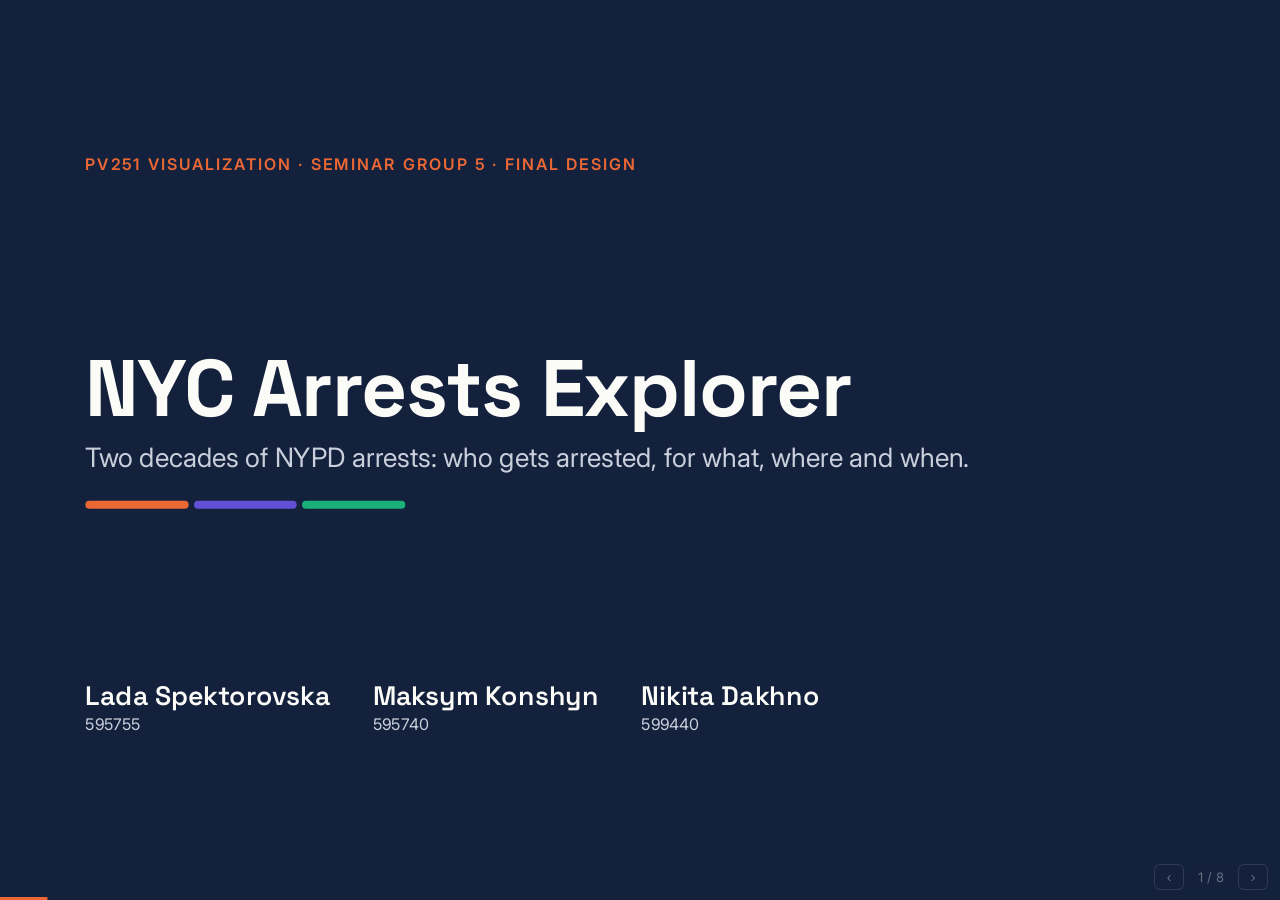
==== commit ceda12aa: "Deck: drop remaining-work line, auto-reveal feedback questions Co-Authored-By: Claude Fable 5.2 <nor" ====
--- a/deck/index.html
+++ b/deck/index.html
@@ -192,7 +192,11 @@
 /* closing */
 .url { font-family: 'Space Grotesk', Arial, sans-serif; font-size: 60px; font-weight: 600; }
 .fq { display: grid; grid-template-columns: repeat(3, 1fr); gap: 24px; }
-.fcard { background: #1F2E52; border-radius: 16px; padding: 28px 32px; border-top: 6px solid var(--orange); font-size: 30px; }
+.fcard { background: #1F2E52; border-radius: 16px; padding: 28px 32px; border-top: 6px solid var(--orange); font-size: 30px;
+  opacity: 0; transform: translateY(12px); transition: opacity var(--d-exit) var(--ease-in), transform var(--d-exit) var(--ease-in); }
+/* closing storyboard: slide fades in, then the three questions arrive one by one (--chain apart) */
+section.cur .fcard { opacity: 1; transform: none; --t: calc(var(--d-xfade) + var(--i) * var(--chain));
+  transition: opacity var(--d-in) var(--ease-out) var(--t), transform var(--d-in) var(--ease-out) var(--t); }
 
 /* chrome outside the stage */
 #ui { position: fixed; right: 12px; bottom: 10px; display: flex; align-items: center; gap: 6px; opacity: .35; transition: opacity var(--d-press) ease; font: 13px Inter, Arial, sans-serif; color: #fff; }
@@ -410,24 +414,23 @@
   <div class="notes2">
     <div class="item" data-step="2" style="--delay:calc(2 * var(--chain))"><p><b>Checks:</b> precinct cube 6,264,974 + 4 arrests in precincts without a polygon = 6,264,978. The 7,116 rows without usable coordinates are missing only from the heat layer.</p></div>
     <div class="item" data-step="2" style="--delay:calc(2 * var(--chain) + var(--stag-piece))"><p><b>Changed from the sheet:</b> it planned Python + Dash + Plotly; we built a static D3 + Leaflet site — no server to host or keep running.</p></div>
-    <div class="item" data-step="2" style="--delay:calc(2 * var(--chain) + 2 * var(--stag-piece))"><p><b>Remaining:</b> report and video.</p></div>
-  </div>
-  <aside>How it is built. The source is the NYC Open Data API, 6.3 million rows. [→] A Python script aggregates on the server with SoQL, so we never download the raw rows; it caches responses and checks totals; the output is static JSON. [→] The browser does the rest with D3 and Leaflet, no server, on GitHub Pages. Totals reconcile to the row; one change from the sheet: Dash became a static site. What remains is the report and the video.</aside>
+  </div>
+  <aside>How it is built. The source is the NYC Open Data API, 6.3 million rows. [→] A Python script aggregates on the server with SoQL, so we never download the raw rows; it caches responses and checks totals; the output is static JSON. [→] The browser does the rest with D3 and Leaflet, no server, on GitHub Pages. Totals reconcile to the row; one change from the sheet: Dash became a static site.</aside>
 </section>
 
 <!-- 8 · closing -->
-<section class="dark" data-steps="3">
+<section class="dark" data-steps="0">
   <div class="head"><p class="eyebrow">Try it live</p><p class="url"><a href="https://mavakon.github.io/nypd-arrests-explorer/" target="_blank" rel="noopener">mavakon.github.io/nypd-arrests-explorer</a></p></div>
   <div class="spacer"></div>
   <h2>Feedback welcome</h2>
   <div class="fq">
-    <div class="fcard" data-step="1">Is the cross-filtering discoverable?</div>
-    <div class="fcard" data-step="2">Are the waffles readable for small groups?</div>
-    <div class="fcard" data-step="3">Anything confusing in the calendar’s % mode?</div>
+    <div class="fcard" style="--i:0">Is the cross-filtering discoverable?</div>
+    <div class="fcard" style="--i:1">Are the waffles readable for small groups?</div>
+    <div class="fcard" style="--i:2">Anything confusing in the calendar’s % mode?</div>
   </div>
   <div class="spacer"></div>
   <p class="small">Lada Spektorovska · Maksym Konshyn · Nikita Dakhno — PV251, seminar group 5</p>
-  <aside>Try it yourselves at this address. We’d like feedback on three things: [→] is the cross-filtering discoverable? [→] Are the waffles readable for small groups? [→] Is the calendar’s percent mode clear? Thank you.</aside>
+  <aside>Try it yourselves at this address. We’d like feedback on three things: is the cross-filtering discoverable? Are the waffles readable for small groups? Is the calendar’s percent mode clear? Thank you.</aside>
 </section>
 
 </div>
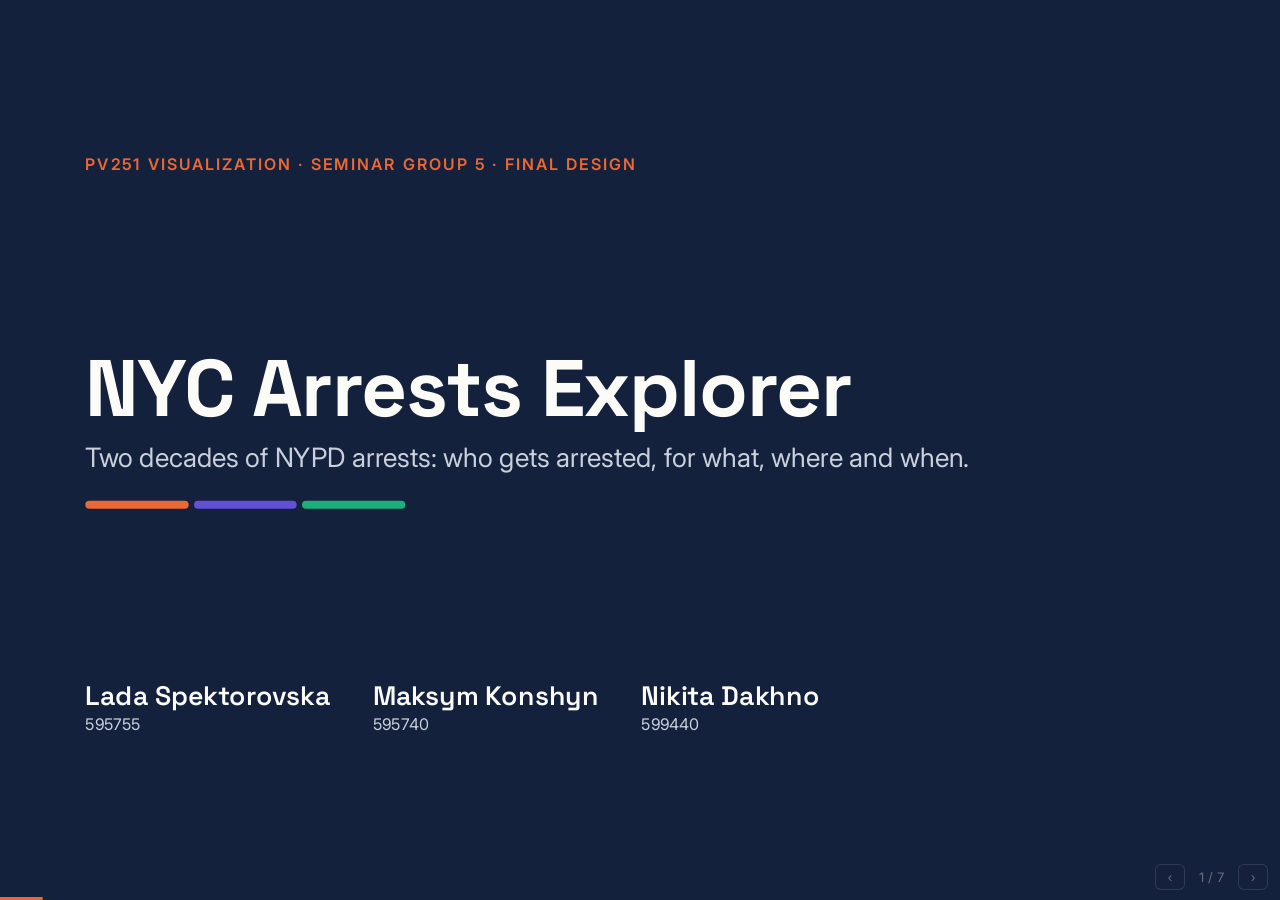
==== commit 7883e2bd: "Deck: design-and-plan version with schematic mockups, NYC map, focus zooms Co-Authored-By: Claude Fa" ====
--- a/deck/index.html
+++ b/deck/index.html
@@ -11,27 +11,32 @@
 :root {
   --ink:#14213D; --paper:#FBFBF8; --tone:#F0EEE7; --soft:#4A5568; --dsoft:#C9CFDB; --line:#D8D4C8;
   --orange:#eb6834; --violet:#6250d6; --aqua:#1baf7a; --s:1;
+  /* schematic series colours (text never uses them) */
+  --map:#1F4E9C;      /* magnitude: one hue, light -> dark via opacity */
+  --cal:#B3364A;      /* calendar magnitude / positive deviation */
+  --cal-neg:#2F6DB5;  /* calendar negative deviation */
+  --male:#8A9BB8; --female:#D9559A;
   /* motion tokens: every transition/animation below uses these */
   --ease-out: cubic-bezier(0.32, 0.72, 0, 1);     /* appearing */
   --ease-in: cubic-bezier(0.55, 0, 1, 0.45);      /* leaving */
-  --ease-in-out: cubic-bezier(0.77, 0, 0.175, 1); /* moving on screen: camera, cursor */
+  --ease-in-out: cubic-bezier(0.77, 0, 0.175, 1); /* moving on screen: camera, cursor, state changes */
   --d-press: 150ms;   /* press feedback, hover */
   --d-in: 300ms;      /* things appearing */
   --d-exit: 220ms;    /* things leaving (~25% shorter) */
   --d-move: 450ms;    /* camera, cursor travel */
-  --d-xfade: 400ms;   /* screenshot / sketch cross-fade */
-  --d-pulse: 500ms;   /* outline pulse on changed views */
+  --d-xfade: 400ms;   /* sketch / schematic cross-fades and state changes */
+  --dim: 0.5;         /* spotlight scrim: ink at 50% */
   --stag: 40ms;       /* stagger between identical siblings */
   --stag-piece: 90ms; /* stagger between distinct pieces */
   --chain: 300ms;     /* gap between chained pieces on the build slide */
   /* interaction storyboard (forward step):
        0ms            cursor travels to the control         (--d-move, ease-in-out)
        --t-press      cursor dips to 0.96 + ripple ring     (--d-press / --d-xfade)
-       --t-swap       screenshot cross-fades to new state   (--d-xfade, ease-out)
-       --t-pulse      outline pulses on views that changed  (--d-pulse) */
+       0ms → --t-swap spotlight hole on the control being used
+       --t-swap       schematic changes state               (--d-xfade, ease-in-out)
+                      and the hole cross-fades to the views that changed (rest state) */
   --t-press: var(--d-move);
   --t-swap: calc(var(--d-move) + var(--d-press));
-  --t-pulse: calc(var(--t-swap) + var(--d-xfade));
 }
 * { box-sizing: border-box; margin: 0; }
 html, body { height: 100%; overflow: hidden; background: var(--ink); }
@@ -124,27 +129,51 @@
 .id { font-size: 24px; color: var(--soft); }
 .ops { display: flex; flex-direction: column; gap: 28px; }
 
-/* bridge: sketch crop -> app panel, same 2x2 cell */
-section.bridge { padding: 72px 128px 64px; gap: 32px; }
-.b2x2 { display: grid; grid-template-columns: 713px 713px; grid-auto-rows: 350px; gap: 24px; align-self: center; }
+/* schematic dashboard (drawn by buildDash() in the script) */
+.dash { display: block; overflow: visible; }
+.dash text { font-family: 'Inter', Arial, sans-serif; font-size: 26px; fill: var(--soft); }
+.dash .ptitle { font-family: 'Space Grotesk', Arial, sans-serif; font-size: 30px; font-weight: 700; fill: var(--ink); }
+.dash .strong { fill: var(--ink); font-weight: 600; }
+.dash .big { font-family: 'Space Grotesk', Arial, sans-serif; font-size: 34px; font-weight: 700; fill: var(--ink); }
+.dash .on-ink { fill: var(--paper); font-weight: 600; }
+.dash .panel { fill: var(--paper); stroke: var(--line); stroke-width: 2; }
+/* continuous values (opacity / transform) set per step in setDash(); they change with the cross-fade */
+.vv { transition: opacity var(--d-xfade) var(--ease-in-out), transform var(--d-xfade) var(--ease-in-out); }
+.fwd .vv { transition-delay: var(--t-swap); }
+.bar { transform-box: fill-box; transform-origin: 0 50%; }
+.dash .dnum { font-family: 'Space Grotesk', Arial, sans-serif; font-size: 22px; font-weight: 700; fill: var(--ink); }
+/* discrete swaps (labels, chips, toggles, outlines): symmetric cross-fade, after the press when stepping forward */
+.var, .var:not(.on) { transition-duration: var(--d-xfade); transition-timing-function: var(--ease-in-out); }
+.fwd .var { --delay: var(--t-swap); }
+.fwd .var:not(.on) { transition-delay: var(--t-swap); }
+.note-ill { font-size: 24px; color: var(--soft); }
+
+/* bridge: sketch crop -> schematic panel, same 2x2 cell */
+section.bridge { padding: 72px 128px 56px; gap: 28px; }
+.b2x2 { display: grid; grid-template-columns: 760px 760px; grid-auto-rows: 332px; gap: 24px; align-self: center; }
 .bcell { position: relative; border-radius: 12px; overflow: hidden; background: var(--tone); border: 2px solid var(--line); }
 .crop { position: absolute; inset: 0; background-repeat: no-repeat; }
-.crop.app { transition-duration: var(--d-xfade); --delay: calc(var(--i) * var(--stag)); }
+.schem { position: absolute; inset: 0; background: var(--paper); transition-duration: var(--d-xfade); --delay: calc(var(--i) * var(--stag)); }
+.schem svg { width: 100%; height: 100%; }
 .blabel { position: absolute; left: 12px; top: 12px; display: flex; align-items: baseline; gap: 10px;
   background: var(--ink); color: var(--paper); border-radius: 10px; padding: 6px 16px 8px; }
 .blabel b { font-family: 'Space Grotesk', Arial, sans-serif; font-size: 36px; color: var(--orange); line-height: 1; }
 .blabel span { font-size: 24px; font-weight: 600; }
-
-/* interactivity, acted out on real captures */
+.bfoot { display: flex; justify-content: flex-end; width: 1544px; align-self: center; }
+
+/* interactivity, acted out on the schematic */
 section.live { padding: 0; gap: 0; background: var(--tone); }
-.shotbox { position: relative; width: 1920px; height: 1080px; flex: none; transform-origin: 0 0;
-  transform: translateX(134px) scale(0.86); } /* 1651 x 929, centred */
-.shotbox img { position: absolute; inset: 0; width: 100%; height: 100%; display: block; }
-.frame { transition-duration: var(--d-xfade); }
-.fwd .frame { --delay: var(--t-swap); }
+.dashbox { position: relative; width: 1728px; height: 860px; margin: 36px 96px 0; flex: none; overflow: hidden; }
+/* focus zoom: the schematic's own camera; zooming in waits for the press, zooming out starts at once */
+.dcam { position: absolute; inset: 0; transform-origin: 0 0; transition: transform var(--d-move) var(--ease-in-out); }
+.fwd[data-zoom] .dcam { transition-delay: var(--t-swap); }
+.live[data-zoom] .scrim.on { opacity: 0; } /* the zoom is the focus: no scrim */
+.fwd[data-zoom] .scrim { transition-delay: var(--t-swap); }
 .cursor { position: absolute; left: 0; top: 0; z-index: 3; pointer-events: none;
-  transform: translate(calc(var(--cx, 960) * 1px), calc(var(--cy, 545) * 1px));
-  transition: transform var(--d-move) var(--ease-in-out); }
+  transform: translate(calc(var(--cx, 110) * 1px), calc(var(--cy, 300) * 1px));
+  transition: transform var(--d-move) var(--ease-in-out), opacity var(--d-in) var(--ease-out); }
+.live[data-zoom] .cursor { opacity: 0; }
+.fwd[data-zoom] .cursor { transition-delay: 0ms, var(--t-swap); }
 .cin { display: block; width: 40px; height: 56px; transform-origin: 2px 2px; filter: drop-shadow(0 2px 3px rgba(0,0,0,.35)); }
 .fwd:not([data-hover]) .cin { animation: press-a var(--d-press) var(--ease-out) var(--t-press) both; }
 .fwd[data-odd]:not([data-hover]) .cin { animation-name: press-b; } /* new name each step restarts the press */
@@ -154,45 +183,41 @@
 .ripple { width: 56px; height: 56px; margin: -28px 0 0 -28px; border: 4px solid var(--orange); border-radius: 50%; }
 .fwd .ripple.on { animation: ripple var(--d-xfade) var(--ease-out) var(--t-press) both; }
 @keyframes ripple { from { opacity: .9; transform: scale(0.95); } to { opacity: 0; transform: scale(1.8); } }
-.pulse { border: 5px solid var(--orange); border-radius: 14px; }
-.fwd .pulse.on { animation: pulse var(--d-pulse) var(--ease-out) var(--t-pulse) both; }
-@keyframes pulse { 40% { opacity: 1; } }
-.capstrip { flex: 1; display: flex; align-items: center; justify-content: space-between; padding: 0 134px; margin-top: -151px; }
-.capstrip .stack { flex: 1; }
+.scrim { position: absolute; inset: 0; width: 100%; height: 100%; pointer-events: none; overflow: visible; }
+.scrim > rect { fill: var(--ink); fill-opacity: var(--dim); }
+/* holes live in the SVG mask: phase 1 = control, shown only during a forward press, never at rest */
+.h1 { opacity: 0; transition: none; }
+.fwd .h1.on { animation: hole-out var(--d-xfade) var(--ease-in) var(--t-swap) both; }
+@keyframes hole-out { from { opacity: 1; } to { opacity: 0; } }
+/* phase 2 = views that changed: the rest state, cross-fades with the state change */
+.h2 { transition-duration: var(--d-xfade); }
+.fwd .h2 { --delay: var(--t-swap); }
+.capstrip { flex: 1; display: flex; align-items: center; justify-content: space-between; gap: 48px; padding: 0 96px; }
+.capstrip > .stack { flex: 1; }
 .capt { display: flex; flex-direction: column; gap: 6px; }
 .capt p:last-child { font-size: 30px; color: var(--soft); }
 .capt b { font-family: 'Space Grotesk', Arial, sans-serif; font-size: 40px; font-weight: 600; color: var(--ink); margin-right: 16px; }
+.capside { display: flex; flex-direction: column; align-items: flex-end; gap: 14px; }
 .dots { display: flex; gap: 12px; }
 .dots b { width: 18px; height: 18px; border-radius: 50%; border: 2px solid var(--soft); position: relative; }
 .dots i { position: absolute; inset: 2px; border-radius: 50%; background: var(--orange); }
 
-/* demo */
-section.demo { padding: 0; gap: 0; }
-.dbar { height: 88px; flex: none; display: flex; align-items: center; justify-content: space-between; padding: 0 48px; background: var(--ink); color: var(--paper); }
-.dbar h3 { font-size: 36px; }
-.dbar a { font-size: 26px; color: var(--dsoft); }
-.dframe { position: relative; flex: 1; }
-.dframe img, .dframe iframe { position: absolute; inset: 0; width: 100%; height: 100%; border: 0; }
-.dframe img { object-fit: cover; object-position: top; }
-
-/* build pipeline */
+/* build plan pipeline */
 .pipe { display: flex; align-items: stretch; }
 .node { width: 372px; flex: none; background: var(--tone); border-radius: 16px; padding: 28px 30px; display: flex; flex-direction: column; gap: 10px; }
 .node .tag { margin-bottom: 2px; font-size: 24px; color: var(--violet); }
 .node h3 { font-size: 36px; }
-.node code { font-family: 'Space Grotesk', Arial, sans-serif; font-size: 32px; font-weight: 600; }
 .node p { font-size: 28px; color: var(--soft); line-height: 1.4; }
 .arrow { flex: 1; align-self: center; height: 6px; background: var(--orange); position: relative; margin: 0 10px 0 6px; transform-origin: 0 50%; }
 .arrow::after { content: ""; position: absolute; right: -12px; top: -9px; border: 12px solid transparent; border-left: 14px solid var(--orange); border-right: 0; }
 .arrow[data-step]:not(.on) { transform: scaleX(0); } /* drawn in from the left */
-.notes2 { display: flex; flex-direction: column; gap: 20px; }
+.notes2 { display: flex; flex-direction: column; gap: 18px; }
 .notes2 .item p { font-size: 26px; color: var(--soft); }
 .notes2 .item b { color: var(--ink); }
 
 /* closing */
-.url { font-family: 'Space Grotesk', Arial, sans-serif; font-size: 60px; font-weight: 600; }
 .fq { display: grid; grid-template-columns: repeat(3, 1fr); gap: 24px; }
-.fcard { background: #1F2E52; border-radius: 16px; padding: 28px 32px; border-top: 6px solid var(--orange); font-size: 30px;
+.fcard { background: #1F2E52; border-radius: 16px; padding: 32px 36px; border-top: 6px solid var(--orange); font-size: 34px; line-height: 1.3;
   opacity: 0; transform: translateY(12px); transition: opacity var(--d-exit) var(--ease-in), transform var(--d-exit) var(--ease-in); }
 /* closing storyboard: slide fades in, then the three questions arrive one by one (--chain apart) */
 section.cur .fcard { opacity: 1; transform: none; --t: calc(var(--d-xfade) + var(--i) * var(--chain));
@@ -255,14 +280,14 @@
   <div class="spacer"></div>
   <div class="cav" data-step="3">
     <p class="caveat">Arrests are a record of police activity, not of crimes committed.</p>
-    <p class="caveat2">2025: sex and age are missing for ~53% of records, so demographic views default to 2024.</p>
+    <p class="caveat2">2025: sex and age are missing for ~53% of records, so demographic views will default to 2024.</p>
   </div>
   <p class="small">Source: NYPD Arrests Data (Historic), NYC Open Data</p>
-  <aside>NYPD Arrests Data from NYC Open Data. [→] About 6.3 million arrests, 2006 to 2025, 78 precincts, 77 offense categories; arrests fell from about 422 thousand a year in 2010 to 140 thousand in 2020. [→] Four questions: who, what, where, when. [→] Two caveats: arrests record police activity, not crime; and 2025 lacks sex and age for about half the records, so demographic views default to 2024.</aside>
+  <aside>NYPD Arrests Data from NYC Open Data. [→] About 6.3 million arrests, 2006 to 2025, 78 precincts, 77 offense categories; arrests fell from about 422 thousand a year in 2010 to 140 thousand in 2020. [→] Four questions: who, what, where, when. [→] Two caveats: arrests record police activity, not crime; and 2025 lacks sex and age for about half the records, so the demographic views will default to 2024.</aside>
 </section>
 
 <!-- 3 · design sheet walk-through (camera) -->
-<section class="split" data-steps="6" id="sheet">
+<section class="split" data-steps="7" id="sheet">
   <div class="cam"><div class="cam-in"><img src="img/sheet.jpg" alt="Hand-drawn Design Sheet 5: a 2×2 dashboard with a precinct map, a precinct detail panel, waffle charts and a calendar heatmap, plus focus, operations and detail notes"></div></div>
   <div class="split-body">
     <div class="head"><p class="eyebrow">02 · Final design sheet</p><h2>Design Sheet 5</h2></div>
@@ -309,6 +334,13 @@
         </div>
       </div>
       <div class="fade" data-step="5" data-until="5">
+        <h3>Focus</h3>
+        <div class="ops">
+          <div class="item"><p class="it">Waffle zoom</p><p class="id">1 figure = 1%, sorted by cohort</p></div>
+          <div class="item"><p class="it">Donut cluster zoom</p><p class="id">Centre = volume, ring = severity; zooming splits clusters into precincts</p></div>
+        </div>
+      </div>
+      <div class="fade" data-step="6" data-until="6">
         <h3>Operations</h3>
         <div class="ops">
           <div class="item"><p class="it">Linked filtering</p><p class="id">Click a precinct in A — B, C and D follow</p></div>
@@ -317,7 +349,7 @@
           <div class="item"><p class="it">Abs / %</p><p class="id">Calendar in raw counts or row-normalised shares</p></div>
         </div>
       </div>
-      <div class="fade" data-step="6">
+      <div class="fade" data-step="7">
         <p class="lead">One 2×2 dashboard, one view per question.</p>
         <div class="grid4">
           <div class="cell"><p class="letter">A</p><p class="cell-t">Map</p><p class="cell-s">Where</p></div>
@@ -335,102 +367,92 @@
       </div>
     </div>
   </div>
-  <aside>Our final design, Design Sheet 5: one 2×2 dashboard. [→] A, the map — where: choropleth, heat or donuts, count or per 10k. [→] B, precinct detail — what: sorted bars, trend line, severity mix. [→] C, waffles — who: one figure per percent. [→] D, calendar — when: weekday by month, absolute or percent. [→] Operations: click a precinct and the rest follow, layer switch, per 10k, abs/%. [→] Severity keeps the same three colours everywhere; magnitude is one hue.</aside>
+  <aside>Our final design, Design Sheet 5: one 2×2 dashboard. [→] A, the map — where: choropleth, heat or donuts, count or per 10k. [→] B, precinct detail — what: sorted bars, trend line, severity mix. [→] C, waffles — who: one figure per percent. [→] D, calendar — when: weekday by month, absolute or percent. [→] Focus: zoom into one waffle, one figure per percent; and donut clusters — centre is volume, ring is severity, zooming splits them into precincts. [→] Operations: click a precinct and the rest follow, layer switch, per 10k, abs/%. [→] Severity keeps the same three colours everywhere; magnitude is one hue.</aside>
 </section>
 
-<!-- 4 · bridge: sketch -> built -->
+<!-- 4 · bridge: sketch -> clean schematic layout -->
 <section class="bridge" data-steps="1">
   <div class="head">
-    <p class="eyebrow">03 · From sketch to working version</p>
+    <p class="eyebrow">03 · From sketch to a clean layout</p>
     <div class="stack">
       <h2 class="fade" data-step="0" data-until="0">The sketch: four views, A–D</h2>
-      <h2 class="fade" data-step="1">…and it is already built</h2>
+      <h2 class="fade" data-step="1">The same four views, simplified</h2>
     </div>
   </div>
   <div class="b2x2">
-    <div class="bcell"><div class="crop" data-img="sheet" data-r="35,175,435,275"></div><div class="crop app fade" data-step="1" data-img="app" data-r="16,78,938,460" style="--i:0"></div><p class="blabel"><b>A</b><span>Map</span></p></div>
-    <div class="bcell"><div class="crop" data-img="sheet" data-r="465,212,485,205"></div><div class="crop app fade" data-step="1" data-img="app" data-r="966,78,938,460" style="--i:1"></div><p class="blabel"><b>B</b><span>Precinct detail</span></p></div>
-    <div class="bcell"><div class="crop" data-img="sheet" data-r="30,448,445,210"></div><div class="crop app fade" data-step="1" data-img="app" data-r="16,550,938,460" style="--i:2"></div><p class="blabel"><b>C</b><span>Waffles</span></p></div>
-    <div class="bcell"><div class="crop" data-img="sheet" data-r="470,418,480,245"></div><div class="crop app fade" data-step="1" data-img="app" data-r="966,550,938,460" style="--i:3"></div><p class="blabel"><b>D</b><span>Calendar</span></p></div>
-  </div>
-  <aside>The sheet’s layout block is a 2×2: map, detail, waffles, calendar. [→] And that is exactly what we built — same four views in the same positions, all implemented and linked.</aside>
+    <div class="bcell"><div class="crop" data-r="35,175,435,275"></div><div class="schem fade" data-step="1" data-panel="A" style="--i:0"></div><p class="blabel"><b>A</b><span>Map</span></p></div>
+    <div class="bcell"><div class="crop" data-r="465,212,485,205"></div><div class="schem fade" data-step="1" data-panel="B" style="--i:1"></div><p class="blabel"><b>B</b><span>Precinct detail</span></p></div>
+    <div class="bcell"><div class="crop" data-r="30,448,445,210"></div><div class="schem fade" data-step="1" data-panel="C" style="--i:2"></div><p class="blabel"><b>C</b><span>Waffles</span></p></div>
+    <div class="bcell"><div class="crop" data-r="470,418,480,245"></div><div class="schem fade" data-step="1" data-panel="D" style="--i:3"></div><p class="blabel"><b>D</b><span>Calendar</span></p></div>
+  </div>
+  <div class="bfoot"><p class="note-ill fade" data-step="1">Schematic — illustrative values</p></div>
+  <aside>The sheet’s layout block is a 2×2: map, detail, waffles, calendar. [→] Here are the same four views as a clean schematic, in the same positions — this is the layout we plan to implement. The values are illustrative.</aside>
 </section>
 
-<!-- 5 · interactivity, acted out -->
-<section class="live" data-steps="7" id="live">
-  <div class="shotbox">
-    <img src="img/s0.jpg" alt="The dashboard citywide, 2024, all offenses">
-    <img class="frame fade" data-step="1" src="img/s1.jpg" alt="Year set to 2010">
-    <img class="frame fade" data-step="2" src="img/s2.jpg" alt="Offense filter: Dangerous Drugs (Misdemeanor)">
-    <img class="frame fade" data-step="3" src="img/s3.jpg" alt="Precinct 75, Brooklyn, selected">
-    <img class="frame fade" data-step="4" src="img/s4.jpg" alt="Cross-filter: Sex Female">
-    <img class="frame fade" data-step="5" src="img/s5.jpg" alt="Map in arrests per 10k residents">
-    <img class="frame fade" data-step="6" src="img/s6.jpg" alt="Calendar in % deviation from the mean">
-    <img class="frame fade" data-step="7" src="img/s7.jpg" alt="Tooltip on a calendar cell">
-    <!-- outline pulses on the views that react (B, C, D after the precinct click; A, B, D after the cohort click) -->
-    <div class="fx pulse" data-step="3" data-until="3" style="left:966px;top:78px;width:938px;height:460px"></div>
-    <div class="fx pulse" data-step="3" data-until="3" style="left:16px;top:550px;width:938px;height:460px"></div>
-    <div class="fx pulse" data-step="3" data-until="3" style="left:966px;top:550px;width:938px;height:460px"></div>
-    <div class="fx pulse" data-step="4" data-until="4" style="left:16px;top:78px;width:938px;height:460px"></div>
-    <div class="fx pulse" data-step="4" data-until="4" style="left:966px;top:78px;width:938px;height:460px"></div>
-    <div class="fx pulse" data-step="4" data-until="4" style="left:966px;top:550px;width:938px;height:460px"></div>
+<!-- 5 · interactivity, acted out on the schematic -->
+<section class="live" data-steps="10" id="live">
+  <div class="dashbox">
+    <div class="dcam"><svg class="scrim fade" data-step="1" viewBox="0 0 1728 860" aria-hidden="true">
+      <mask id="spot" maskUnits="userSpaceOnUse" x="-20" y="-20" width="1768" height="900"><rect x="-20" y="-20" width="1768" height="900" fill="#fff"/></mask>
+      <rect x="-20" y="-20" width="1768" height="900" mask="url(#spot)"/>
+    </svg></div>
     <div class="cursor"><svg class="cin" viewBox="0 0 20 28" aria-hidden="true"><path d="M2 2 L2 23 L7.5 18 L11 26 L14.5 24.5 L11 16.8 L18 16.8 Z" fill="#14213D" stroke="#fff" stroke-width="1.6" stroke-linejoin="round"/></svg></div>
   </div>
   <div class="capstrip">
     <div class="stack">
-      <div class="capt fade" data-step="0" data-until="0"><p class="eyebrow">04 · Interactivity</p><p><b>Linked views, driven by clicks</b>every view filters the others</p></div>
-      <div class="capt fade" data-step="1" data-until="1"><p class="eyebrow">Year slider + play</p><p><b>2024 → 2010</b>step or animate through 2006–2025</p></div>
-      <div class="capt fade" data-step="2" data-until="2"><p class="eyebrow">Offense filter</p><p><b>Dangerous Drugs (Misd.)</b>every view narrows to one category</p></div>
-      <div class="capt fade" data-step="3" data-until="3"><p class="eyebrow">Click a precinct</p><p><b>Precinct 75, Brooklyn</b>detail, waffles and calendar follow</p></div>
-      <div class="capt fade" data-step="4" data-until="4"><p class="eyebrow">Click a cohort</p><p><b>Sex: Female</b>cross-filters the map, detail and calendar</p></div>
-      <div class="capt fade" data-step="5" data-until="5"><p class="eyebrow">Toggle</p><p><b>Count → per 10k</b>map normalised by population</p></div>
-      <div class="capt fade" data-step="6" data-until="6"><p class="eyebrow">Toggle</p><p><b>Abs → %</b>calendar as deviation from the mean</p></div>
-      <div class="capt fade" data-step="7" data-until="7"><p class="eyebrow">Tooltips everywhere</p><p><b>Hover any mark</b>exact values on every mark</p></div>
+      <div class="capt fade" data-step="0" data-until="0"><p class="eyebrow">04 · Planned interactivity</p><p><b>Linked views, driven by clicks</b>every view will filter the others</p></div>
+      <div class="capt fade" data-step="1" data-until="1"><p class="eyebrow">Year slider + play</p><p><b>2024 → 2010</b>every view updates to that year</p></div>
+      <div class="capt fade" data-step="2" data-until="2"><p class="eyebrow">Offense filter</p><p><b>Offense: Drugs</b>all four views narrow to one category</p></div>
+      <div class="capt fade" data-step="3" data-until="3"><p class="eyebrow">Click a precinct</p><p><b>Precinct 75</b>detail, waffles and calendar follow</p></div>
+      <div class="capt fade" data-step="4" data-until="4"><p class="eyebrow">Click a cohort</p><p><b>Female</b>map, detail and calendar are cross-filtered</p></div>
+      <div class="capt fade" data-step="5" data-until="5"><p class="eyebrow">Focus · waffle zoom</p><p><b>Zoom into a waffle</b>1 figure = 1%, sorted by cohort</p></div>
+      <div class="capt fade" data-step="6" data-until="6"><p class="eyebrow">Toggle</p><p><b>Count → per 10k</b>map normalised by population</p></div>
+      <div class="capt fade" data-step="7" data-until="7"><p class="eyebrow">Map layer</p><p><b>Choropleth → Donuts</b>centre = volume, ring = severity mix</p></div>
+      <div class="capt fade" data-step="8" data-until="8"><p class="eyebrow">Focus · cluster zoom</p><p><b>Zoom into a cluster</b>it splits into precincts</p></div>
+      <div class="capt fade" data-step="9" data-until="9"><p class="eyebrow">Toggle</p><p><b>Abs → %</b>calendar as deviation from the mean</p></div>
+      <div class="capt fade" data-step="10" data-until="10"><p class="eyebrow">Tooltips</p><p><b>Hover any mark</b>its exact value appears</p></div>
     </div>
-    <div class="dots" aria-hidden="true"><b><i class="fade" data-step="1"></i></b><b><i class="fade" data-step="2"></i></b><b><i class="fade" data-step="3"></i></b><b><i class="fade" data-step="4"></i></b><b><i class="fade" data-step="5"></i></b><b><i class="fade" data-step="6"></i></b><b><i class="fade" data-step="7"></i></b></div>
-  </div>
-  <aside>The real app, step by step — every state is a capture. [→] Year back to 2010. [→] Filter to misdemeanor drug arrests. [→] Click precinct 75 in Brooklyn: detail, waffles and calendar follow. [→] Click the female cohort: map, detail and calendar are cross-filtered. [→] Per 10k residents on the map. [→] Calendar as percent deviation. [→] And tooltips with exact numbers on every mark.</aside>
+    <div class="capside">
+      <p class="note-ill">Schematic — illustrative values</p>
+      <div class="dots" aria-hidden="true"><b><i class="fade" data-step="1"></i></b><b><i class="fade" data-step="2"></i></b><b><i class="fade" data-step="3"></i></b><b><i class="fade" data-step="4"></i></b><b><i class="fade" data-step="5"></i></b><b><i class="fade" data-step="6"></i></b><b><i class="fade" data-step="7"></i></b><b><i class="fade" data-step="8"></i></b><b><i class="fade" data-step="9"></i></b><b><i class="fade" data-step="10"></i></b></div>
+    </div>
+  </div>
+  <aside>How the four views will work together, shown on the schematic. [→] Move the year to 2010: every view updates. [→] Pick an offense: all four narrow to it. [→] Click a precinct: detail, waffles and calendar follow. [→] Click the female cohort: map, detail and calendar are cross-filtered. [→] Focus: zoom into one waffle — one figure is one percent. [→] Per 10k residents on the map. [→] Switch the map to donut clusters: centre is volume, ring is severity. [→] Zoom in and a cluster splits into precincts. [→] Calendar as percent deviation. [→] And a tooltip with the exact value on every mark.</aside>
 </section>
 
-<!-- 6 · live demo -->
-<section class="demo" data-steps="0" id="demo">
-  <div class="dbar"><h3>Try it live</h3><a href="https://mavakon.github.io/nypd-arrests-explorer/" target="_blank" rel="noopener">mavakon.github.io/nypd-arrests-explorer</a></div>
-  <div class="dframe"><img src="img/s0.jpg" alt="The full live dashboard: map, offense bars and trend, waffle charts and calendar heatmap"><iframe title="NYC Arrests Explorer, live"></iframe></div>
-  <aside>Optional, if time: 30 seconds in the live app — pick a precinct, click a cohort. Click inside the app to use it; PageDown / PageUp still move the slides.</aside>
-</section>
-
-<!-- 7 · how it is built -->
-<section data-steps="2" style="gap:48px">
-  <div class="head"><p class="eyebrow">05 · Implementation</p><h2>How it is built</h2></div>
+<!-- 6 · how we will build it -->
+<section data-steps="2" style="gap:44px">
+  <div class="head"><p class="eyebrow">05 · Plan</p><h2>How we will build it</h2></div>
   <div class="pipe">
     <div class="node"><p class="tag">Source</p><h3>NYC Open Data API</h3><p>NYPD Arrests Data (Historic): 6,264,978 rows, 2006–2025</p></div>
     <i class="arrow" data-step="1"></i>
-    <div class="node" data-step="1" style="--delay:var(--chain)"><p class="tag">Build script</p><code>prep/build_data.py</code><p>Python. Aggregates server-side with SoQL — raw rows never downloaded. Responses cached, totals reconciled.</p></div>
+    <div class="node" data-step="1" style="--delay:var(--chain)"><p class="tag">Prep</p><h3>Python prep script</h3><p>Aggregate server-side with SoQL, so raw rows are never downloaded. Cache responses, reconcile totals with the API.</p></div>
     <i class="arrow" data-step="1" style="--delay:calc(2 * var(--chain))"></i>
     <div class="node" data-step="1" style="--delay:calc(3 * var(--chain))"><p class="tag">Output</p><h3>Static JSON</h3><p>Count cube, calendar, demographics, per-precinct and cross-filter files, precinct GeoJSON</p></div>
     <i class="arrow" data-step="2"></i>
-    <div class="node" data-step="2" style="--delay:var(--chain)"><p class="tag">Browser</p><h3>D3 + Leaflet</h3><p>No server: static files hosted on GitHub Pages</p></div>
+    <div class="node" data-step="2" style="--delay:var(--chain)"><p class="tag">Browser</p><h3>D3 + Leaflet</h3><p>No server: static hosting, e.g. GitHub Pages</p></div>
   </div>
   <div class="notes2">
-    <div class="item" data-step="2" style="--delay:calc(2 * var(--chain))"><p><b>Checks:</b> precinct cube 6,264,974 + 4 arrests in precincts without a polygon = 6,264,978. The 7,116 rows without usable coordinates are missing only from the heat layer.</p></div>
-    <div class="item" data-step="2" style="--delay:calc(2 * var(--chain) + var(--stag-piece))"><p><b>Changed from the sheet:</b> it planned Python + Dash + Plotly; we built a static D3 + Leaflet site — no server to host or keep running.</p></div>
-  </div>
-  <aside>How it is built. The source is the NYC Open Data API, 6.3 million rows. [→] A Python script aggregates on the server with SoQL, so we never download the raw rows; it caches responses and checks totals; the output is static JSON. [→] The browser does the rest with D3 and Leaflet, no server, on GitHub Pages. Totals reconcile to the row; one change from the sheet: Dash became a static site.</aside>
+    <div class="item" data-step="2" style="--delay:calc(2 * var(--chain))"><p><b>Checks we plan:</b> every aggregate must reconcile with the API total; rows without usable coordinates will be missing only from the heat layer.</p></div>
+    <div class="item" data-step="2" style="--delay:calc(2 * var(--chain) + var(--stag-piece))"><p><b>Change from the sheet:</b> instead of Python + Dash + Plotly we plan a static D3 + Leaflet site — no server to host or keep running.</p></div>
+    <div class="item" data-step="2" style="--delay:calc(2 * var(--chain) + 2 * var(--stag-piece))"><p><b>Risk:</b> ~6.3M rows — so all aggregation happens before the browser; the client only looks values up.</p></div>
+  </div>
+  <aside>How we will build it. The source is the NYC Open Data API, about 6.3 million rows. [→] A Python prep script will aggregate on the server with SoQL, so we never download the raw rows; it caches responses and reconciles totals; the output is static JSON. [→] The browser does the rest with D3 and Leaflet — no server, static hosting. One change from the sheet: instead of Dash we plan a static site. The main risk is data size, so all aggregation happens before the browser.</aside>
 </section>
 
-<!-- 8 · closing -->
+<!-- 7 · closing -->
 <section class="dark" data-steps="0">
-  <div class="head"><p class="eyebrow">Try it live</p><p class="url"><a href="https://mavakon.github.io/nypd-arrests-explorer/" target="_blank" rel="noopener">mavakon.github.io/nypd-arrests-explorer</a></p></div>
+  <p class="eyebrow">06 · Feedback</p>
   <div class="spacer"></div>
-  <h2>Feedback welcome</h2>
+  <div class="head"><h2>Feedback welcome</h2><p class="lead">Three questions about the design:</p></div>
   <div class="fq">
-    <div class="fcard" style="--i:0">Is the cross-filtering discoverable?</div>
-    <div class="fcard" style="--i:1">Are the waffles readable for small groups?</div>
-    <div class="fcard" style="--i:2">Anything confusing in the calendar’s % mode?</div>
+    <div class="fcard" style="--i:0">Would the cross-filtering be discoverable?</div>
+    <div class="fcard" style="--i:1">Will the waffles stay readable for small groups?</div>
+    <div class="fcard" style="--i:2">Is the calendar’s % mode clear?</div>
   </div>
   <div class="spacer"></div>
   <p class="small">Lada Spektorovska · Maksym Konshyn · Nikita Dakhno — PV251, seminar group 5</p>
-  <aside>Try it yourselves at this address. We’d like feedback on three things: is the cross-filtering discoverable? Are the waffles readable for small groups? Is the calendar’s percent mode clear? Thank you.</aside>
+  <aside>We’d like feedback on three things: would the cross-filtering be discoverable? Will the waffles stay readable for small groups? Is the calendar’s percent mode clear? Thank you.</aside>
 </section>
 
 </div>
@@ -443,13 +465,234 @@
 const steps = secs.map(s => +s.dataset.steps);
 const total = steps.reduce((a, n) => a + n + 1, 0);
 // sheet camera stops [x, y, w, h(, centre-y)] in sheet.jpg px (955×1280); null = whole sheet.
-// 5th value keeps the '4. DETAIL' block out of frame on the operations stop.
-const CAM = [null, [35,175,435,275], [465,212,485,205], [30,448,445,210], [470,418,480,245], [615,658,340,325,755], null];
-// cursor targets per interactivity step, measured in the 1920×1080 captures (step 0 = resting spot)
-const CUR = [[960,545], [576,32], [1010,32], [553,368], [611,905], [908,102], [1716,574], [1200,732]];
-const HOVER = 7; // tooltip step: hover only, no press
-const IMG = { sheet: ['img/sheet.jpg', 955, 1280], app: ['img/s0.jpg', 1920, 1080] };
+// optional 5th value {s, cx, cy} overrides scale / centre: keeps the '4. DETAIL' block (x > 617, y > 990) out of frame.
+const CAM = [null, [35,175,435,275], [465,212,485,205], [30,448,445,210], [470,418,480,245],
+  [22,662,592,612, { s: 1.62, cx: 308.6, cy: 968 }], [615,658,340,325, { cy: 755 }], null];
 let cur = 0, step = 0, fwd = false;
+
+// ---------- schematic dashboard: 1728×860 user units, drawn once; state = f(step) ----------
+const NS = 'http://www.w3.org/2000/svg';
+const el = (tag, attrs, parent, text) => { const e = document.createElementNS(NS, tag);
+  for (const [k, v] of Object.entries(attrs || {})) e.setAttribute(k, v); if (text != null) e.textContent = text; if (parent) parent.append(e); return e; };
+const rnd = (a, b) => { const x = Math.sin(a * 127.1 + b * 311.7) * 43758.5453; return x - Math.floor(x); }; // deterministic "illustrative" values
+const clamp = (v, lo, hi) => Math.max(lo, Math.min(hi, v));
+const PANEL = { A: [0, 96, 856, 374], B: [872, 96, 856, 374], C: [0, 486, 856, 374], D: [872, 486, 856, 374] };
+// which state each part shows at interaction step k (0..7): changes only where that interaction affects it
+const T = { year: 1, offense: 2, precinct: 3, cohort: 4, wzoom: 5, rate: 6, donuts: 7, czoom: 8, pct: 9, tip: 10 }; // interaction order
+const MAP_S = [0, 1, 2, 2, 3, 3, 4, 4, 4, 4, 4], BAR_S = [0, 1, 2, 3, 4, 4, 4, 4, 4, 4, 4], WAF_S = [0, 1, 2, 3, 3, 3, 3, 3, 3, 3, 3], CAL_S = [0, 1, 2, 3, 4, 4, 4, 4, 4, 4, 4];
+const FEM = [[18, 22, 12], [16, 20, 14], [14, 12, 16], [20, 15, 9]]; // last cell of each grid is drawn as 'unknown' // female figures per waffle (F, M, V) per state
+const yearX = y => 80 + 320 * (y - 2006) / 19, ruleX = y => 1372 + 332 * (y - 2006) / 19;
+const mapVal = (i, s) => s === 4 ? clamp(0.15 + 0.85 * rnd(i, 41), 0.12, 1)
+  : clamp(0.55 * rnd(i, 0) + 0.45 * rnd(i, s + 1) + [0, 0.12, -0.05, -0.1][s], 0.12, 1);
+const barVal = (j, s) => j === 0 ? 0.8 + 0.2 * rnd(0, s) : (1 - j * 0.14) * (0.62 + 0.3 * rnd(j, s + 5));
+const calVal = (d, m, s) => clamp(0.28 + 0.4 * [0.5, 0.8, 1, 0.9, 0.7, 0.35, 0][d] + 0.12 * Math.sin((m + s) * 0.8) + 0.22 * rnd(d * 12 + m, s + 3), 0.1, 1);
+// NYC precinct outlines [precinct, borough, path] in dashboard units: data/precincts.geojson projected
+// (equirectangular, cos-lat), Douglas–Peucker 0.9 units, slivers dropped — generated offline, pasted as static data.
+const NYC = [[1,"M","M408,323L410,323L410,326L404,330L403,328L406,323ZM418,300L413,308L417,313L416,314L413,315L412,318L412,317L409,318L406,314L408,305L410,305L408,304L410,303L411,300L409,300L411,299L411,298L409,297L415,298Z"],[5,"M","M423,302L421,308L421,311L417,313L413,308L418,300Z"],[6,"M","M412,288L422,294L418,300L415,298L409,297L411,297L411,295L409,295L411,295L411,290L410,289L412,289L411,289Z"],[7,"M","M431,305L429,311L421,311L421,308L423,302Z"],[9,"M","M432,299L431,305L418,300L422,294Z"],[10,"M","M416,274L421,276L418,283L421,284L417,291L410,287L412,287L410,286L412,286L411,285L412,285L411,284L412,284L411,284L412,281L411,281L412,281L414,277L413,276L415,276L416,275L414,274L416,274L415,273Z"],[13,"M","M427,287L432,290L431,293L430,293L432,299L417,291L421,284Z"],[14,"M","M430,280L429,283L427,282L426,284L428,285L426,288L418,283L421,276Z"],[17,"M","M439,277L432,290L427,287L428,285L426,284L427,282L429,283L434,274Z"],[18,"M","M420,266L434,274L430,280L415,273L417,273L416,272L418,272L416,271L418,272L416,270L418,271L417,269L418,270L417,268L419,269L419,268L418,267L420,267L419,266Z"],[19,"M","M439,277L431,273L440,256L447,260L448,264Z"],[20,"M","M433,258L427,270L420,266L423,262L421,262L423,262L426,254Z"],[22,"M","M444,250L431,273L427,270L439,247Z"],[23,"M","M447,260L440,256L445,248L453,252Z"],[24,"M","M438,247L433,258L426,254L432,243Z"],[25,"M","M453,255L454,254L456,254L455,252L457,246L463,251L462,253L456,261L451,259ZM453,252L445,248L446,245L446,245L452,235L452,241L455,248L455,250Z"],[26,"M","M446,233L438,247L432,243L438,233L442,235L444,232Z"],[28,"M","M448,242L446,245L446,245L444,250L438,247L441,240L443,239Z"],[30,"M","M449,226L449,228L446,233L444,232L442,235L438,233L440,228L443,223Z"],[32,"M","M452,222L452,235L448,242L443,239L449,228L449,225Z"],[33,"M","M455,215L449,226L443,223L446,217L445,212L448,212Z"],[34,"M","M455,215L448,212L445,212L448,210L456,193L458,193L459,196L459,194L460,196L464,196L465,197L460,206L459,205L459,208Z"],[40,"X","M469,244L464,250L458,246L455,246L453,241L453,234L457,235L461,231L470,233L468,239Z"],[41,"X","M478,228L479,228L480,234L484,237L483,237L485,238L487,243L484,247L481,246L478,246L476,243L473,243L469,244L468,239L472,227L474,229Z"],[42,"X","M481,221L477,229L472,227L470,233L461,231L464,228L469,216L470,217L473,217L476,220L478,219Z"],[43,"X","M502,222L501,227L502,233L500,239L499,240L497,238L494,237L497,239L498,244L493,244L492,240L492,242L488,240L479,232L478,226L481,221L484,222L487,219L495,218L496,223Z"],[44,"X","M469,216L464,228L457,235L453,234L452,224L456,215L458,216Z"],[45,"X","M530,206L530,210L533,211L533,215L534,214L533,216L535,217L533,217L534,217L533,218L534,218L533,222L531,221L528,215L529,211L527,211L529,210L528,210L529,210L528,210L529,209L528,207ZM541,209L540,216L538,211L539,205L542,209ZM521,187L527,189L522,199L519,197L519,199L523,201L525,196L527,196L527,192L529,190L529,192L532,192L531,196L532,196L532,197L533,196L533,197L531,199L530,199L528,200L528,204L527,208L524,209L524,214L522,210L521,204L519,206L516,202L515,204L517,206L517,209L515,209L515,211L515,215L516,214L516,215L517,215L517,216L518,215L517,217L514,216L516,218L515,221L516,226L518,228L516,229L517,230L516,230L520,230L521,234L525,236L522,239L520,236L521,239L529,242L529,244L527,245L518,238L515,238L508,240L507,244L505,244L504,243L502,239L503,232L501,227L503,224L503,220L503,222L496,223L495,218L500,215L502,219L503,219L505,210L509,204L505,196L507,191L515,187Z"],[46,"X","M475,204L469,216L458,216L456,215L462,205L465,207L466,205L468,206L470,203Z"],[47,"X","M521,187L515,187L506,191L505,196L509,205L495,196L493,198L485,198L486,191L484,191L484,190L482,190L481,182L482,173L492,177L495,171L496,170L495,172L502,174L503,181Z"],[48,"X","M485,219L484,222L482,222L478,219L476,220L473,217L470,217L469,216L474,205L479,200L481,205L480,214L483,216L482,217Z"],[49,"X","M509,204L505,210L503,219L502,219L500,215L498,217L490,218L484,221L486,215L485,198L493,198L495,196Z"],[50,"X","M482,186L480,189L477,188L471,200L467,196L457,192L465,166L482,173L481,182Z"],[52,"X","M485,198L485,219L482,217L483,216L480,214L481,205L479,200L475,204L470,203L468,206L466,205L465,207L462,205L465,200L465,195L471,200L477,188L480,189L482,186L482,190L484,190L484,191L486,191Z"],[60,"K","M425,392L431,396L430,397L438,396L438,400L441,401L441,407L426,409L426,410L425,409L416,410L415,409L411,407L410,404L412,402L424,403L424,402L423,403L421,402L422,400L419,401L417,400Z"],[61,"K","M461,398L457,399L455,397L457,395L455,397L454,393L453,392L454,397L454,398L457,400L463,399L464,400L461,401L464,402L457,400L442,401L453,402L454,406L441,407L441,401L438,400L438,396L430,397L431,396L425,392L431,391L431,382L443,381L446,377L447,380Z"],[62,"K","M431,382L431,391L425,391L421,395L417,398L418,397L417,396L418,395L417,395L418,393L416,394L412,389L406,387L418,370L431,379Z"],[63,"K","M490,400L488,402L486,400L486,398L488,394L491,397ZM460,389L462,390L463,394L462,395L459,391ZM496,391L491,391L490,388L491,387L494,387L497,390ZM476,404L473,405L471,397L464,399L464,392L459,387L457,389L455,386L453,387L462,396L461,398L447,380L445,368L450,366L460,358L460,366L469,371L470,373L472,374L472,378L475,380L474,381L476,381L474,384L470,385L470,380L466,376L469,381L469,385L467,385L466,384L466,386L463,386L461,382L463,378L460,383L463,387L465,388L477,385L480,386L483,399L481,403Z"],[66,"K","M432,355L434,364L429,365L429,369L435,368L437,382L431,382L431,379L411,364L419,355L423,358Z"],[67,"K","M466,353L457,361L449,366L446,367L444,361L441,361L440,350L454,349L453,344L457,342Z"],[68,"K","M399,358L411,364L418,370L406,387L400,385L395,378L394,372L397,361L396,361L397,361L397,359Z"],[69,"K","M504,379L502,385L500,386L501,385L500,384L500,385L500,384L498,385L499,384L497,384L500,383L499,379L502,381ZM487,376L482,378L481,375L488,369L489,374ZM476,354L477,357L482,363L479,367L479,369L477,369L473,373L460,366L460,358L469,350L470,347L471,351L474,350Z"],[70,"K","M440,350L441,361L444,361L447,368L445,368L446,377L443,381L437,382L435,368L429,369L429,365L434,364L432,353L438,349Z"],[71,"K","M455,343L453,344L454,349L437,350L437,338L455,340Z"],[72,"K","M418,338L419,340L430,348L432,355L423,358L419,355L411,364L399,358L403,356L401,354L404,355L403,353L405,353L403,351L405,353L404,351L405,352L405,350L407,351L406,350L407,351L406,349L408,350L407,348L409,348L407,347L408,346L410,347L410,345L412,347L411,344L412,344L414,345L413,343L416,344L417,343L415,342L417,340Z"],[73,"K","M468,333L471,347L466,353L457,342L459,334L461,335L461,327Z"],[75,"K","M495,366L496,367L492,367L495,365ZM499,364L497,366L498,362L500,363ZM490,333L494,344L493,344L491,347L493,345L493,346L490,349L493,353L493,358L488,361L481,350L487,362L484,363L480,358L478,358L474,350L471,351L468,333L469,332L471,332L473,329L474,330L476,329L484,322L487,322L488,331L489,331Z"],[76,"K","M425,330L422,335L419,335L417,340L414,341L413,342L414,339L411,343L407,343L406,338L408,343L410,342L411,340L409,339L410,339L409,339L409,338L408,339L410,337L408,337L409,336L407,338L406,332L410,330L410,332L412,330L410,329L414,328L413,326L414,327L413,325L415,325L414,324L416,325L414,323L421,325L420,328Z"],[77,"K","M439,332L459,334L458,341L455,343L455,340L441,339L433,337L434,331Z"],[78,"K","M434,331L433,336L433,337L437,338L437,350L432,353L430,348L419,340L418,338L420,335L422,335L425,330L427,331L429,329L430,328L431,330Z"],[79,"K","M448,318L450,321L449,321L450,334L439,332L437,319Z"],[81,"K","M459,334L450,334L449,321L450,321L450,319L461,327L461,335Z"],[83,"K","M472,331L471,332L469,332L468,333L448,318L456,314L459,311L464,316L464,318L468,321L467,322L470,324Z"],[84,"K","M428,314L427,321L426,321L428,329L427,331L420,328L421,325L415,323L416,323L415,322L417,322L417,320L416,320L418,319L417,318L418,318L418,317L420,315Z"],[88,"K","M433,314L437,318L439,332L428,329L426,324L428,314L429,316L430,315L430,318L431,317L432,318L431,317L432,318L431,316L433,318L431,316L433,317L430,313L432,314L432,312L434,316Z"],[90,"K","M457,308L459,311L456,314L448,318L437,319L437,318L433,312L434,305L440,308L444,308L457,304L453,308L452,310L454,312L453,309L455,306L457,305Z"],[94,"K","M457,304L448,308L438,307L435,305L437,300L439,301L437,300L437,296L436,296L437,296L437,294L441,290L445,292L445,294L446,293L450,297L455,299Z"],[100,"Q","M507,393L507,395L505,396L501,394L500,392L502,391ZM530,390L530,398L507,404L486,414L473,419L467,420L448,430L449,420L456,416L464,413L467,415L469,415L474,411L482,411L497,401L503,401L512,398L519,393L521,395L519,393L521,392L522,394L521,391L522,389L528,389L531,386L529,389L529,392ZM518,389L517,390L516,386L518,387ZM507,382L508,384L505,385ZM511,361L513,368L515,371L514,373L516,374L514,376L515,379L516,378L515,380L516,383L512,392L506,393L505,392L506,390L512,389L511,388L513,380L512,383L510,379L504,378L505,375L508,372L507,372L507,366L506,362L510,363Z"],[101,"Q","M530,398L530,390L535,382L537,382L537,386L534,390L534,391L537,387L538,390L541,390L539,389L540,382L539,381L538,382L538,379L542,379L542,380L545,381L544,382L545,381L553,380L557,386L557,390L555,391L557,391L557,393L552,393L549,395L544,395Z"],[102,"Q","M515,315L518,324L495,332L490,333L489,331L488,331L486,320L487,316L496,317L494,313L504,310L510,306Z"],[103,"Q","M550,313L544,313L520,329L515,315L538,307L545,303Z"],[104,"Q","M477,294L478,298L484,296L486,297L492,308L492,314L496,316L493,317L493,316L487,316L487,322L484,322L476,329L474,330L473,329L472,331L470,324L467,322L468,321L464,318L464,316L459,311L457,307L459,307L457,302L459,302L457,301L458,300L461,303L464,302L471,293Z"],[105,"Q","M563,330L552,325L553,323L545,303L548,301L547,300L561,286L566,277L570,276L576,281L577,290L573,298L561,302L563,311Z"],[106,"Q","M510,355L507,351L508,349L507,350L508,348L508,346L508,348L507,350L507,348L506,348L507,354L505,354L503,345L505,357L497,358L496,356L497,352L494,352L491,349L492,347L491,349L490,348L493,346L493,345L491,346L494,344L490,333L495,332L518,324L523,336L523,343L520,343L520,346L517,345L517,344L506,343Z"],[107,"Q","M547,300L548,301L541,306L515,315L506,298L504,288L507,288L507,291L509,292L510,290L510,288L516,291L526,291L541,286L544,292L542,295Z"],[108,"Q","M471,280L477,294L470,294L466,299L461,303L451,297L448,293L446,292L450,288L445,291L441,290L437,291L439,284L442,284L440,283L443,279L451,283L451,284L453,282L458,282L459,283Z"],[109,"Q","M539,260L537,263L528,266L528,281L527,280L526,291L516,291L510,288L510,290L508,292L507,288L505,288L505,284L503,278L503,272L503,271L500,272L498,271L498,268L496,267L498,263L496,262L497,260L494,260L492,258L495,256L494,256L496,251L498,252L498,251L500,251L501,250L502,251L503,249L502,249L504,252L504,255L507,255L509,252L507,250L510,249L513,247L517,250L517,249L527,251L528,255L534,254L534,252L533,251L536,250L539,256L538,257L536,256Z"],[110,"Q","M505,287L504,288L504,293L506,298L504,300L500,294L499,290L478,298L473,285L491,283L496,281L495,277L492,274L493,273L493,275L492,274L497,276L497,275L496,275L498,276L503,272L504,274L503,279L505,283Z"],[111,"Q","M570,276L566,277L560,287L547,300L542,295L544,292L541,286L526,291L525,290L527,287L527,280L528,281L528,266L537,263L539,260L542,262L542,265L546,271L553,278L548,270L549,266L548,263L550,260L553,264L554,263Z"],[112,"Q","M506,298L510,303L510,306L504,310L494,313L494,314L492,314L492,308L486,297L484,296L499,290L500,294L504,300Z"],[113,"Q","M524,371L522,379L520,373ZM550,314L553,323L551,327L545,330L543,337L537,338L539,341L529,342L528,343L537,346L551,357L554,361L552,362L551,357L548,355L552,359L551,364L542,368L540,375L539,372L537,375L539,372L536,369L535,369L532,375L534,379L528,383L523,380L527,373L530,372L532,367L529,365L525,367L529,364L528,363L512,354L511,350L512,346L518,346L514,345L511,346L510,350L512,355L510,353L510,355L506,343L517,344L517,345L520,346L520,343L523,343L523,340L520,329L544,313Z"],[114,"Q","M439,282L437,283L439,280L449,267L448,269ZM476,266L477,271L473,272L470,277L471,280L459,283L458,282L453,282L451,284L451,283L443,279L448,271L452,269L450,266L451,264L455,264L465,254L470,255L472,258L469,261L473,259L473,261L475,260L474,263L475,265L476,263ZM476,248L485,254L485,257L482,258L476,256L474,253Z"],[115,"Q","M492,274L495,277L496,281L491,283L473,285L470,279L473,272L477,271L475,266L479,266L478,262L482,261L481,260L484,261L487,256L487,259L485,261L494,267L493,269L494,269L490,271Z"],[116,"Q","M563,330L562,344L564,352L555,356L556,364L555,364L555,362L554,361L552,363L554,360L551,357L537,346L528,343L529,342L539,341L537,338L543,337L545,330L552,325Z"],[120,"S","M388,386L383,387L366,381L355,381L347,383L346,372L349,360L350,360L354,359L359,357L366,357L371,354L378,357L378,359L379,359L378,359L379,359L378,360L379,360L378,360L378,367L380,368L378,368L377,370Z"],[121,"S","M349,361L346,372L347,380L347,383L352,382L352,388L350,390L347,389L343,396L339,397L335,402L338,408L333,415L328,417L326,416L326,412L323,412L317,405L315,405L312,403L307,403L307,396L311,390L308,383L310,366L317,358L318,359L318,357L320,357L321,359L323,357L325,358L324,360L325,359L328,359L329,360L330,360L330,361L331,361L332,362L333,362L334,361L334,362L336,361L337,362L337,361L345,359Z"],[122,"S","M388,386L389,389L377,403L377,404L377,403L371,411L368,412L361,422L359,421L356,425L351,428L344,438L342,438L342,434L345,434L348,431L348,429L347,427L344,426L344,428L343,427L343,429L341,429L341,433L336,436L332,433L328,428L326,416L328,417L333,415L338,409L338,407L335,402L339,397L343,396L347,389L350,390L352,388L352,382L355,381L366,381L383,387Z"],[123,"S","M326,416L328,428L336,436L333,439L324,443L322,446L320,445L318,446L312,452L310,451L310,450L306,451L300,457L293,458L285,462L283,461L280,454L283,448L283,449L284,447L285,448L288,445L287,444L286,442L287,435L284,429L293,420L300,421L300,420L303,419L307,403L312,403L315,405L317,405L323,412L326,412Z"]];
+const NYC_C = {"1":[410.2,314.9],"5":[418.4,308.2],"6":[412.3,292.1],"7":[425.6,308.1],"9":[425.6,300.4],"10":[412.9,281.9],"13":[429.2,292.8],"14":[425.0,282.0],"17":[432.6,283.6],"18":[420.3,269.9],"19":[443.7,266.3],"20":[424.1,261.0],"22":[435.2,259.5],"23":[448.2,254.2],"24":[434.3,249.7],"25":[454.1,248.9],"26":[439.6,238.9],"28":[442.9,244.6],"30":[441.4,230.0],"32":[449.3,230.0],"33":[447.8,217.4],"34":[456.5,202.0],"40":[462.5,243.0],"41":[476.8,240.9],"42":[471.8,223.9],"43":[494.4,234.3],"44":[457.9,222.1],"45":[518.8,217.8],"46":[462.9,209.2],"47":[497.1,182.5],"48":[478.6,212.7],"49":[495.0,210.7],"50":[468.8,183.7],"52":[474.6,200.5],"60":[425.1,404.8],"61":[453.5,397.8],"62":[418.2,390.1],"63":[467.6,385.9],"66":[426.3,367.5],"67":[451.1,356.1],"68":[401.3,370.2],"69":[477.5,362.6],"70":[438.6,363.2],"71":[443.2,344.7],"72":[410.7,349.3],"73":[465.2,340.0],"75":[484.8,349.4],"76":[411.9,334.6],"77":[443.6,336.2],"78":[429.1,338.1],"79":[445.4,324.4],"81":[454.6,329.1],"83":[463.0,323.7],"84":[422.2,318.3],"88":[431.0,317.6],"90":[446.5,309.2],"94":[441.1,298.7],"100":[502.8,396.6],"101":[542.8,387.6],"102":[498.4,317.1],"103":[532.7,315.4],"104":[473.9,309.9],"105":[561.0,297.5],"106":[500.4,348.0],"107":[522.3,298.2],"108":[447.9,288.2],"109":[509.9,258.0],"110":[496.6,281.4],"111":[548.9,272.0],"112":[499.1,304.0],"113":[531.2,363.8],"114":[465.9,264.1],"115":[483.5,267.5],"116":[553.2,355.9],"120":[368.5,365.2],"121":[324.1,373.3],"122":[350.1,420.9],"123":[299.5,434.4]};
+const NYC_BORO = {"Manhattan":[434.3,263.2],"Bronx":[489.3,211.2],"Brooklyn":[445.1,358.1],"Queens":[512.8,312.4],"Staten Island":[330.8,402.8]};
+const R = {}; // rects of controls (for spotlight holes) and cursor targets, recorded while drawing
+
+function seg(g, x, y, items) { // segmented control; items: [label, width, [from, until] | true | null]
+  let cx = x; el('rect', { x, y, width: items.reduce((a, it) => a + it[1], 0), height: 44, rx: 10, fill: 'var(--tone)', stroke: 'var(--line)', 'stroke-width': 2 }, g);
+  return items.map(([label, w, on]) => {
+    el('text', { x: cx + w / 2, y: y + 31, 'text-anchor': 'middle', class: 'strong' }, g, label);
+    if (on) { const a = el('g', on === true ? {} : { class: 'var fade', 'data-step': on[0], ...(on[1] != null ? { 'data-until': on[1] } : {}) }, g);
+      el('rect', { x: cx + 3, y: y + 3, width: w - 6, height: 38, rx: 8, fill: 'var(--ink)' }, a);
+      el('text', { x: cx + w / 2, y: y + 31, 'text-anchor': 'middle', class: 'on-ink' }, a, label); }
+    const r = [cx, y, w, 44]; cx += w; return r; });
+}
+const variant = (g, from, until) => el('g', { class: 'var fade', 'data-step': from, ...(until != null ? { 'data-until': until } : {}) }, g);
+const pad = ([x, y, w, h], p) => [x - p, y - p, w + 2 * p, h + 2 * p];
+
+function buildDash() {
+  const svg = el('svg', { class: 'dash', viewBox: '0 0 1728 860', width: 1728, height: 860, 'aria-label': 'Schematic of the planned dashboard' });
+  // header: year slider, offense select, precinct + cross-filter chip slots
+  const h = el('g', {}, svg);
+  el('text', { x: 0, y: 51, class: 'strong' }, h, 'Year');
+  el('line', { x1: 80, y1: 42, x2: 400, y2: 42, stroke: 'var(--line)', 'stroke-width': 8, 'stroke-linecap': 'round' }, h);
+  el('circle', { cx: 0, cy: 42, r: 14, fill: 'var(--ink)', class: 'vv', 'data-f': 'thumb' }, h);
+  el('text', { x: 420, y: 54, class: 'big' }, variant(h, 0, 0), '2024');
+  el('text', { x: 420, y: 54, class: 'big' }, variant(h, 1), '2010');
+  R.year = [-10, 14, 520, 56]; R.yearAt = [yearX(2010), 42];
+  el('text', { x: 548, y: 51, class: 'strong' }, h, 'Offense');
+  el('rect', { x: 655, y: 20, width: 290, height: 44, rx: 22, fill: 'var(--tone)', stroke: 'var(--line)', 'stroke-width': 2 }, h);
+  el('text', { x: 677, y: 51 }, variant(h, 0, 1), 'All offenses');
+  el('text', { x: 677, y: 51, class: 'strong' }, variant(h, 2), 'Drugs');
+  el('text', { x: 915, y: 50, 'text-anchor': 'middle' }, h, '▾');
+  R.offense = pad([655, 20, 290, 44], 8);
+  el('text', { x: 978, y: 51, class: 'strong' }, h, 'Precinct');
+  el('rect', { x: 1092, y: 20, width: 220, height: 44, rx: 10, fill: 'none', stroke: 'var(--line)', 'stroke-width': 2, 'stroke-dasharray': '6 6' }, h);
+  el('text', { x: 1112, y: 51 }, variant(h, 0, T.precinct - 1), '—');
+  const pc = variant(h, T.precinct); el('rect', { x: 1092, y: 20, width: 220, height: 44, rx: 10, fill: 'var(--tone)', stroke: 'var(--ink)', 'stroke-width': 2 }, pc);
+  el('text', { x: 1110, y: 51, class: 'strong' }, pc, 'Precinct 75 ×');
+  R.pchip = pad([1092, 20, 220, 44], 8);
+  el('text', { x: 1346, y: 51, class: 'strong' }, h, 'Cross-filter');
+  el('rect', { x: 1504, y: 20, width: 210, height: 44, rx: 10, fill: 'none', stroke: 'var(--line)', 'stroke-width': 2, 'stroke-dasharray': '6 6' }, h);
+  el('text', { x: 1524, y: 51 }, variant(h, 0, T.cohort - 1), '—');
+  const xc = variant(h, T.cohort); el('rect', { x: 1504, y: 20, width: 210, height: 44, rx: 10, fill: 'var(--tone)', stroke: 'var(--ink)', 'stroke-width': 2 }, xc);
+  el('text', { x: 1522, y: 51, class: 'strong' }, xc, 'Female ×');
+  R.xchip = pad([1504, 20, 210, 44], 8);
+
+  const panel = (key, title) => { const [x, y, w, hh] = PANEL[key];
+    const g = el('g', { 'data-panel': key }, svg); el('rect', { x, y, width: w, height: hh, rx: 14, class: 'panel' }, g);
+    if (title) el('text', { x: x + 24, y: y + 46, class: 'ptitle' }, g, title); return [g, x, y]; };
+
+  // A · map: real precinct outlines, flat single-hue fills (illustrative values)
+  const [ga, ax, ay] = panel('A', 'A · Map');
+  const [, , donutsSeg] = seg(ga, ax + 218, ay + 16, [['Choropleth', 172, [0, T.donuts - 1]], ['Heat', 86, null], ['Donuts', 118, [T.donuts]]]);
+  R.donuts = pad(donutsSeg, 6); R.donutsAt = [donutsSeg[0] + donutsSeg[2] / 2, donutsSeg[1] + 22];
+  const [, rate] = seg(ga, ax + 608, ay + 16, [['Count', 100, [0, T.rate - 1]], ['Per 10k', 132, [T.rate]]]);
+  R.rate = pad(rate, 6); R.rateAt = [rate[0] + rate[2] / 2, rate[1] + 22];
+  const thin = { fill: 'none', stroke: 'var(--paper)', 'stroke-width': 1.5, 'stroke-linejoin': 'round', 'vector-effect': 'non-scaling-stroke' };
+  NYC.forEach(([, , d], i) => el('path', { d, fill: 'var(--map)', class: 'vv', 'data-f': 'map', 'data-i': i }, ga));
+  el('path', { d: NYC.map(p => p[2]).join(''), ...thin }, ga);
+  const bbox = ds => { const n = ds.join('').match(/-?[\d.]+/g).map(Number), xs = n.filter((_, i) => !(i % 2)), ys = n.filter((_, i) => i % 2);
+    return [Math.min(...xs), Math.min(...ys), Math.max(...xs) - Math.min(...xs), Math.max(...ys) - Math.min(...ys)]; };
+  const p75 = NYC.find(p => p[0] === 75)[2];
+  el('path', { d: p75, fill: 'none', stroke: 'var(--ink)', 'stroke-width': 3, 'stroke-linejoin': 'round', 'vector-effect': 'non-scaling-stroke' }, variant(ga, T.precinct));
+  R.p75 = pad(bbox([p75]), 10); R.p75At = NYC_C[75];
+  // donut clusters (layer 'Donuts'): centre = volume, ring = severity mix; Brooklyn splits into precincts when zoomed
+  const donut = (g, [x, y], r, mix, label, fs) => { const C = 2 * Math.PI * r; let off = 0;
+    mix.forEach((m, i) => { el('circle', { cx: x, cy: y, r, fill: 'none', stroke: ['var(--orange)', 'var(--violet)', 'var(--aqua)'][i], 'stroke-width': r * 0.42,
+      'stroke-dasharray': `${m * C} ${C}`, 'stroke-dashoffset': -off, transform: `rotate(-90 ${x} ${y})` }, g); off += m * C; });
+    el('circle', { cx: x, cy: y, r: r * 0.79, fill: 'var(--paper)' }, g);
+    el('text', { x, y: y + fs * 0.36, 'text-anchor': 'middle', class: 'dnum', style: `font-size:${fs}px` }, g, label); };
+  const CL = [['Manhattan', [0.45, 0.47, 0.08], '9k'], ['Bronx', [0.4, 0.5, 0.1], '7k'], ['Queens', [0.38, 0.52, 0.1], '8k']];
+  [variant(ga, T.donuts, T.czoom - 1), variant(ga, T.czoom + 1)].forEach(g => CL.forEach(([b, mix, n]) => donut(g, NYC_BORO[b], 23, mix, n, 22)));
+  const bk = NYC_BORO.Brooklyn, bkMix = [0.36, 0.55, 0.09];
+  donut(variant(ga, T.donuts, T.czoom - 1), bk, 23, bkMix, '11k', 22);
+  donut(variant(ga, T.czoom + 1), bk, 23, bkMix, '11k', 22);
+  const split = variant(ga, T.czoom, T.czoom);
+  [[84, '1.4k'], [90, '1.1k'], [68, '0.6k'], [61, '0.8k'], [67, '1.9k'], [75, '2.3k']].forEach(([p, n], i) =>
+    donut(split, NYC_C[p], 8, [0.3 + 0.1 * rnd(i, 1), 0.55, 0.1], n, 5.5));
+  R.bk = pad([bk[0] - 23, bk[1] - 23, 46, 46], 8); R.bkAt = bk;
+  R.bkZoom = pad(bbox(NYC.filter(p => p[1] === 'K').map(p => p[2])), 36);
+  const lg = el('linearGradient', { id: 'mapramp' }, el('defs', {}, ga));
+  el('stop', { offset: 0, 'stop-color': 'var(--map)', 'stop-opacity': 0.12 }, lg); el('stop', { offset: 1, 'stop-color': 'var(--map)' }, lg);
+  el('rect', { x: ax + 24, y: ay + 330, width: 120, height: 16, rx: 4, fill: 'url(#mapramp)' }, ga);
+
+  // B · precinct detail: sorted bars, a trend line, a severity-mix bar
+  const pts = p => p.map(q => q.join(',')).join(' ');
+  const [gb, bx, by] = panel('B');
+  el('text', { x: bx + 24, y: by + 46, class: 'ptitle' }, variant(gb, 0, 2), 'B · New York City');
+  el('text', { x: bx + 24, y: by + 46, class: 'ptitle' }, variant(gb, 3), 'B · Precinct 75');
+  for (let j = 0; j < 6; j++) {
+    const y = by + 82 + j * 46;
+    el('rect', { x: bx + 24, y: y + 9, width: 96 - j * 6, height: 12, rx: 6, fill: 'var(--line)' }, gb);
+    el('rect', { x: bx + 136, y, width: 320, height: 30, rx: 5, fill: j ? '#A3ABB9' : 'var(--ink)', class: 'vv bar', 'data-f': 'bar', 'data-i': j }, gb);
+  }
+  el('text', { x: bx + 500, y: by + 100, class: 'strong' }, gb, 'Over time');
+  el('line', { x1: bx + 500, y1: by + 232, x2: bx + 832, y2: by + 232, stroke: 'var(--line)', 'stroke-width': 2 }, gb);
+  const trend = s => Array.from({ length: 20 }, (_, t) => {
+    const v = 0.85 - 0.6 / (1 + Math.exp(-(t - 10) * 0.6)) + 0.1 * Math.sin(t * 0.9 + s) + 0.12 * (rnd(t, s + 11) - 0.5) + (t > 15 ? 0.06 * (t - 15) : 0);
+    return [bx + 500 + 332 * t / 19, by + 230 - 110 * clamp(v, 0.05, 1)]; });
+  [[0, 1], [2, 2], [3, 3], [4]].forEach(([f, u], s) => el('polyline', { points: pts(trend(s)), fill: 'none', stroke: 'var(--ink)', 'stroke-width': 4, 'stroke-linejoin': 'round' }, variant(gb, f, u)));
+  el('line', { x1: 0, y1: by + 112, x2: 0, y2: by + 232, stroke: 'var(--soft)', 'stroke-width': 2, 'stroke-dasharray': '6 5', class: 'vv', 'data-f': 'rule' }, gb);
+  el('text', { x: bx + 500, y: by + 282, class: 'strong' }, gb, 'Severity mix');
+  [[[0, 1], [0.42, 0.5, 0.08]], [[2, 2], [0.3, 0.7, 0]], [[3], [0.22, 0.78, 0]]].forEach(([[f, u], mix]) => {
+    const g = variant(gb, f, u); let x = bx + 500;
+    mix.forEach((m, i) => { if (m) el('rect', { x, y: by + 300, width: 332 * m - 3, height: 34, rx: 4, fill: ['var(--orange)', 'var(--violet)', 'var(--aqua)'][i] }, g); x += 332 * m; }); });
+
+  // C · waffles: three 10×10 grids, two cohorts
+  const [gc, cx0, cy0] = panel('C', 'C · Waffles');
+  [['Male', 'var(--male)', 450], ['Female', 'var(--female)', 566], ['Unknown', 'var(--dsoft)', 706]].forEach(([t, c, x]) => {
+    el('circle', { cx: cx0 + x, cy: cy0 + 37, r: 10, fill: c }, gc); el('text', { x: cx0 + x + 18, y: cy0 + 46 }, gc, t); });
+  ['Felony', 'Misdemeanor', 'Violation'].forEach((t, w) => {
+    const gx = cx0 + 40 + w * 280, gy = cy0 + 112;
+    el('text', { x: gx, y: cy0 + 100, class: 'strong' }, gc, t);
+    for (let j = 0; j < 100; j++) {
+      const px = gx + 11 + (j % 10) * 22, py = gy + 11 + Math.floor(j / 10) * 22;
+      el('circle', { cx: px, cy: py, r: 8.5, fill: 'var(--male)', class: 'vv', 'data-f': 'male' }, gc);
+      el('circle', { cx: px, cy: py, r: 8.5, fill: 'var(--female)', class: 'vv', 'data-f': 'fem', 'data-w': w, 'data-j': j }, gc);
+      if (j === 99) el('circle', { cx: px, cy: py, r: 8.5, fill: 'var(--dsoft)' }, gc);
+    }
+    if (w === 1) { const rows = Math.ceil(FEM[3][1] / 10), y0 = gy + (10 - rows) * 22;
+      el('rect', { x: gx - 4, y: y0 - 4, width: 228, height: rows * 22 + 8, rx: 8, fill: 'none', stroke: 'var(--ink)', 'stroke-width': 4 }, variant(gc, 4));
+      R.female = pad([gx, y0, 220, rows * 22], 10); R.femaleAt = [gx + 11 + 8 * 22, gy + 11 + 9 * 22];
+      R.wafG = [gx, gy]; }
+  });
+  { // focus: zoomed single waffle with its legend card (shares are the sheet's own sketch numbers); drawn last = on top
+      const [gx, gy] = R.wafG, card = variant(gc, T.wzoom, T.wzoom), kx = gx + 240, ky = gy;
+      el('rect', { x: kx, y: ky, width: 260, height: 196, rx: 12, fill: 'var(--paper)', stroke: 'var(--line)', 'stroke-width': 2 }, card);
+      el('text', { x: kx + 20, y: ky + 40, class: 'strong' }, card, '1 figure = 1%');
+      [['Male ≈ 85%', 'var(--male)'], ['Female ≈ 14%', 'var(--female)'], ['Unknown ≈ 1%', 'var(--dsoft)']].forEach(([t, c], i) => {
+        el('circle', { cx: kx + 30, cy: ky + 82 + i * 40, r: 10, fill: c }, card); el('text', { x: kx + 50, y: ky + 91 + i * 40 }, card, t); });
+      R.waf = pad([gx, gy, 220, 220], 8); R.wafAt = [gx + 110, gy + 110]; R.wafZoom = [gx - 24, gy - 44, 524, 280];
+  }
+
+  // D · calendar: weekday × month
+  const [gd, dx, dy] = panel('D', 'D · Calendar');
+  const [, pct] = seg(gd, dx + 716, dy + 16, [['Abs', 74, [0, T.pct - 1]], ['%', 50, [T.pct]]]);
+  R.pct = pad(pct, 6); R.pctAt = [pct[0] + pct[2] / 2, pct[1] + 22];
+  const MON = ['Jan', 'Feb', 'Mar', 'Apr', 'May', 'Jun', 'Jul', 'Aug', 'Sep', 'Oct', 'Nov', 'Dec'], DAY = ['Mon', 'Tue', 'Wed', 'Thu', 'Fri', 'Sat', 'Sun'];
+  MON.forEach((m, i) => el('text', { x: dx + 120 + i * 61 + 28, y: dy + 98, 'text-anchor': 'middle' }, gd, m));
+  DAY.forEach((d, r) => {
+    el('text', { x: dx + 24, y: dy + 112 + r * 36 + 25 }, gd, d);
+    MON.forEach((_, m) => { const x = dx + 120 + m * 61, y = dy + 112 + r * 36;
+      el('rect', { x, y, width: 57, height: 32, rx: 4, fill: 'var(--tone)' }, gd);
+      el('rect', { x, y, width: 57, height: 32, rx: 4, fill: 'var(--cal)', class: 'vv', 'data-f': 'calr', 'data-d': r, 'data-m': m }, gd);
+      el('rect', { x, y, width: 57, height: 32, rx: 4, fill: 'var(--cal-neg)', class: 'vv', 'data-f': 'calb', 'data-d': r, 'data-m': m }, gd); });
+  });
+  const cx = dx + 120 + 2 * 61, cy = dy + 112 + 2 * 36; // Wed · Mar
+  el('rect', { x: cx - 3, y: cy - 3, width: 63, height: 38, rx: 6, fill: 'none', stroke: 'var(--ink)', 'stroke-width': 4 }, variant(gd, T.tip));
+  const tip = variant(gd, T.tip), tx = cx + 44, ty = cy - 112;
+  el('rect', { x: tx, y: ty, width: 250, height: 92, rx: 10, fill: 'var(--paper)', stroke: 'var(--ink)', 'stroke-width': 2 }, tip);
+  el('text', { x: tx + 18, y: ty + 38, class: 'strong' }, tip, 'Wed · Mar');
+  el('text', { x: tx + 18, y: ty + 74 }, tip, 'value vs mean');
+  R.cell = pad([cx, cy, 57, 32], 8); R.cellTip = [cx - 10, ty - 10, tx + 250 + 10 - (cx - 10), cy + 32 + 10 - (ty - 10)]; R.cellAt = [cx + 28, cy + 16];
+  return svg;
+}
+
+function setDash(root, k) { // continuous values for step k (opacity / transform only)
+  const year = k >= 1 ? 2010 : 2024, ms = MAP_S[k], bs = BAR_S[k], ws = WAF_S[k], cs = CAL_S[k], pctMode = k >= T.pct;
+  const calRow = d => [...Array(12)].reduce((a, _, m) => a + calVal(d, m, cs), 0) / 12;
+  root.querySelectorAll('.vv').forEach(e => { const f = e.dataset.f;
+    if (f === 'thumb') e.style.transform = `translateX(${yearX(year)}px)`;
+    else if (f === 'rule') e.style.transform = `translateX(${ruleX(year)}px)`;
+    else if (f === 'map') e.style.opacity = mapVal(+e.dataset.i, ms) * (k >= T.donuts ? 0.25 : 1); // donut layer: fills fade back
+    else if (f === 'bar') e.style.transform = `scaleX(${barVal(+e.dataset.i, bs)})`;
+    else if (f === 'male') e.style.opacity = k >= T.cohort && k !== T.wzoom ? 0.3 : 1;
+    else if (f === 'fem') e.style.opacity = +e.dataset.j >= 100 - FEM[ws][+e.dataset.w] ? 1 : 0;
+    else { const d = +e.dataset.d, v = calVal(d, +e.dataset.m, cs), dev = clamp((v - calRow(d)) * 4, -1, 1);
+      e.style.opacity = f === 'calr' ? (pctMode ? Math.max(0, dev) : v) : (pctMode ? Math.max(0, -dev) : 0); } });
+}
+
+const dash = buildDash();
+setDash(dash, 0);
+// bridge: one panel of the step-0 schematic per cell (viewBox crop), titles replaced by the cell labels
+document.querySelectorAll('.schem').forEach(c => {
+  const s = dash.cloneNode(true), p = PANEL[c.dataset.panel];
+  s.querySelectorAll('[data-step]:not([data-step="0"]), .ptitle').forEach(e => e.remove());
+  s.querySelectorAll('[data-step]').forEach(e => { e.removeAttribute('data-step'); e.removeAttribute('data-until'); });
+  s.querySelectorAll('[id]').forEach(e => e.id += '-' + c.dataset.panel);
+  s.querySelectorAll('[fill^="url(#"]').forEach(e => e.setAttribute('fill', `url(#mapramp-${c.dataset.panel})`));
+  s.setAttribute('viewBox', p.join(' ')); s.removeAttribute('width'); s.removeAttribute('height');
+  c.append(s);
+});
+const box = document.querySelector('.dashbox'), dcam = box.querySelector('.dcam');
+dcam.prepend(dash);
+
+// interactivity: cursor targets (step 0 = resting spot) and spotlight holes [phase-1 control, phase-2 views that changed]
+const { A, B, C, D } = PANEL;
+const CUR = [[110, 300], R.yearAt, [800, 42], R.p75At, R.femaleAt, R.wafAt, R.rateAt, R.donutsAt, R.bkAt, R.pctAt, R.cellAt];
+const HOVER = T.tip; // tooltip step: hover only, no press
+const HOLES = [null,
+  [R.year, [A, B, C, D, R.year]], [R.offense, [A, B, C, D, R.offense]], [R.p75, [B, C, D, R.pchip, R.p75]],
+  [R.female, [A, B, D, R.xchip, R.female]], [R.waf, []], [R.rate, [A]], [R.donuts, [A]], [R.bk, []], [R.pct, [D]], [R.cell, [R.cellTip]]];
+const ZOOM = { [T.wzoom]: R.wafZoom, [T.czoom]: R.bkZoom }; // focus steps: the schematic's camera frames this rect
+const zoomT = r => { if (!r) return 'translate(0px, 0px) scale(1)';
+  const [x, y, w, h] = r, s = Math.min(1728 / w, 860 / h) * 0.92;
+  return `translate(${864 - (x + w / 2) * s}px, ${430 - (y + h / 2) * s}px) scale(${s})`; };
+CUR.forEach(([x, y], i) => { if (!i || i === HOVER) return; // one ripple per pressed control
+  const d = Object.assign(document.createElement('div'), { className: 'fx ripple' });
+  Object.assign(d.dataset, { step: i, until: i });
+  Object.assign(d.style, { left: x + 'px', top: y + 'px' });
+  box.insertBefore(d, box.querySelector('.cursor')); });
+const mask = document.getElementById('spot');
+HOLES.forEach((h, i) => { if (!h) return;
+  [[h[0], 'h1 fade'], ...h[1].map(r => [r, 'h2 fade'])].forEach(([[x, y, w, hh], cls]) =>
+    el('rect', { x, y, width: w, height: hh, rx: 14, fill: '#000', class: cls, 'data-step': i, 'data-until': i }, mask)); });
 
 // one highlight box per camera stop, riding inside the camera (only opacity animates)
 const camIn = document.querySelector('.cam-in');
@@ -458,50 +701,36 @@
   Object.assign(d.dataset, { step: i, until: i });
   Object.assign(d.style, { left: r[0] + 'px', top: r[1] + 'px', width: r[2] + 'px', height: r[3] + 'px' });
   camIn.append(d); });
-// one ripple per pressed control
-const shotbox = document.querySelector('.shotbox');
-CUR.forEach(([x, y], i) => { if (!i || i === HOVER) return;
-  const d = Object.assign(document.createElement('div'), { className: 'fx ripple' });
-  Object.assign(d.dataset, { step: i, until: i });
-  Object.assign(d.style, { left: x + 'px', top: y + 'px' });
-  shotbox.insertBefore(d, shotbox.querySelector('.cursor')); });
-// crops: fit rect [x,y,w,h] of an image into its cell (contain for the sketch, the app panels match the cell)
+// sketch crops: fit rect [x,y,w,h] of sheet.jpg (955×1280) into its cell
 document.querySelectorAll('.crop').forEach(c => {
-  const [src, W, H] = IMG[c.dataset.img], [x, y, w, h] = c.dataset.r.split(',').map(Number);
+  const [x, y, w, h] = c.dataset.r.split(',').map(Number);
   const cw = c.parentElement.clientWidth, ch = c.parentElement.clientHeight, k = Math.min(cw / w, ch / h);
-  Object.assign(c.style, { backgroundImage: `url(${src})`, backgroundSize: `${W * k}px ${H * k}px`,
+  Object.assign(c.style, { backgroundImage: 'url(img/sheet.jpg)', backgroundSize: `${955 * k}px ${1280 * k}px`,
     backgroundPosition: `${(cw - w * k) / 2 - x * k}px ${(ch - h * k) / 2 - y * k}px` });
 });
 
 function camera(r) {
   const view = camIn.parentElement;
-  const [x, y, w, h, cy = y + h / 2] = r || [0, 0, 955, 1280];
-  const s = Math.min(Math.min(view.clientWidth / w, view.clientHeight / h) * (r ? 0.86 : 0.94), 2.3);
-  camIn.style.transform = `translate(${view.clientWidth / 2 - (x + w / 2) * s}px,${view.clientHeight / 2 - cy * s}px) scale(${s})`;
+  const [x, y, w, h, o = {}] = r || [0, 0, 955, 1280];
+  const s = o.s || Math.min(Math.min(view.clientWidth / w, view.clientHeight / h) * (r ? 0.86 : 0.94), 2.3);
+  const cx = o.cx ?? x + w / 2, cy = o.cy ?? y + h / 2;
+  camIn.style.transform = `translate(${view.clientWidth / 2 - cx * s}px,${view.clientHeight / 2 - cy * s}px) scale(${s})`;
   camIn.style.setProperty('--cs', s);
-}
-
-function demo(on) {
-  const f = document.querySelector('#demo iframe');
-  if (on && !f.getAttribute('src')) {
-    f.onload = () => { try { f.contentWindow.addEventListener('keydown', e => {
-      if (e.key === 'PageDown' || e.key === 'PageUp') { e.preventDefault(); go(e.key === 'PageDown' ? 1 : -1); } }); } catch (_) {} };
-    f.src = '../index.html';
-  } else if (!on && f.getAttribute('src')) { const g = f.cloneNode(); g.removeAttribute('src'); f.replaceWith(g); } // drop the running app
 }
 
 function apply() {
   secs.forEach((s, i) => s.classList.toggle('cur', i === cur));
   const s = secs[cur];
-  s.classList.toggle('fwd', fwd); // press/ripple/delayed cross-fade play only when stepping forward
+  s.classList.toggle('fwd', fwd); // press/ripple/delayed state change play only when stepping forward
   s.querySelectorAll('[data-step]').forEach(e => e.classList.toggle('on',
     step >= +e.dataset.step && (e.dataset.until == null || step <= +e.dataset.until)));
   if (s.id === 'sheet') camera(CAM[step]);
   if (s.id === 'live') {
+    setDash(dash, step);
+    s.toggleAttribute('data-zoom', !!ZOOM[step]); dcam.style.transform = zoomT(ZOOM[step]);
     s.style.setProperty('--cx', CUR[step][0]); s.style.setProperty('--cy', CUR[step][1]);
     s.toggleAttribute('data-odd', step % 2 === 1); s.toggleAttribute('data-hover', step === HOVER);
   }
-  demo(s.id === 'demo');
   history.replaceState(null, '', `#${cur + 1}.${step}`);
   const done = steps.slice(0, cur).reduce((a, n) => a + n + 1, 0) + step + 1;
   document.getElementById('bar').style.transform = `scaleX(${done / total})`;
